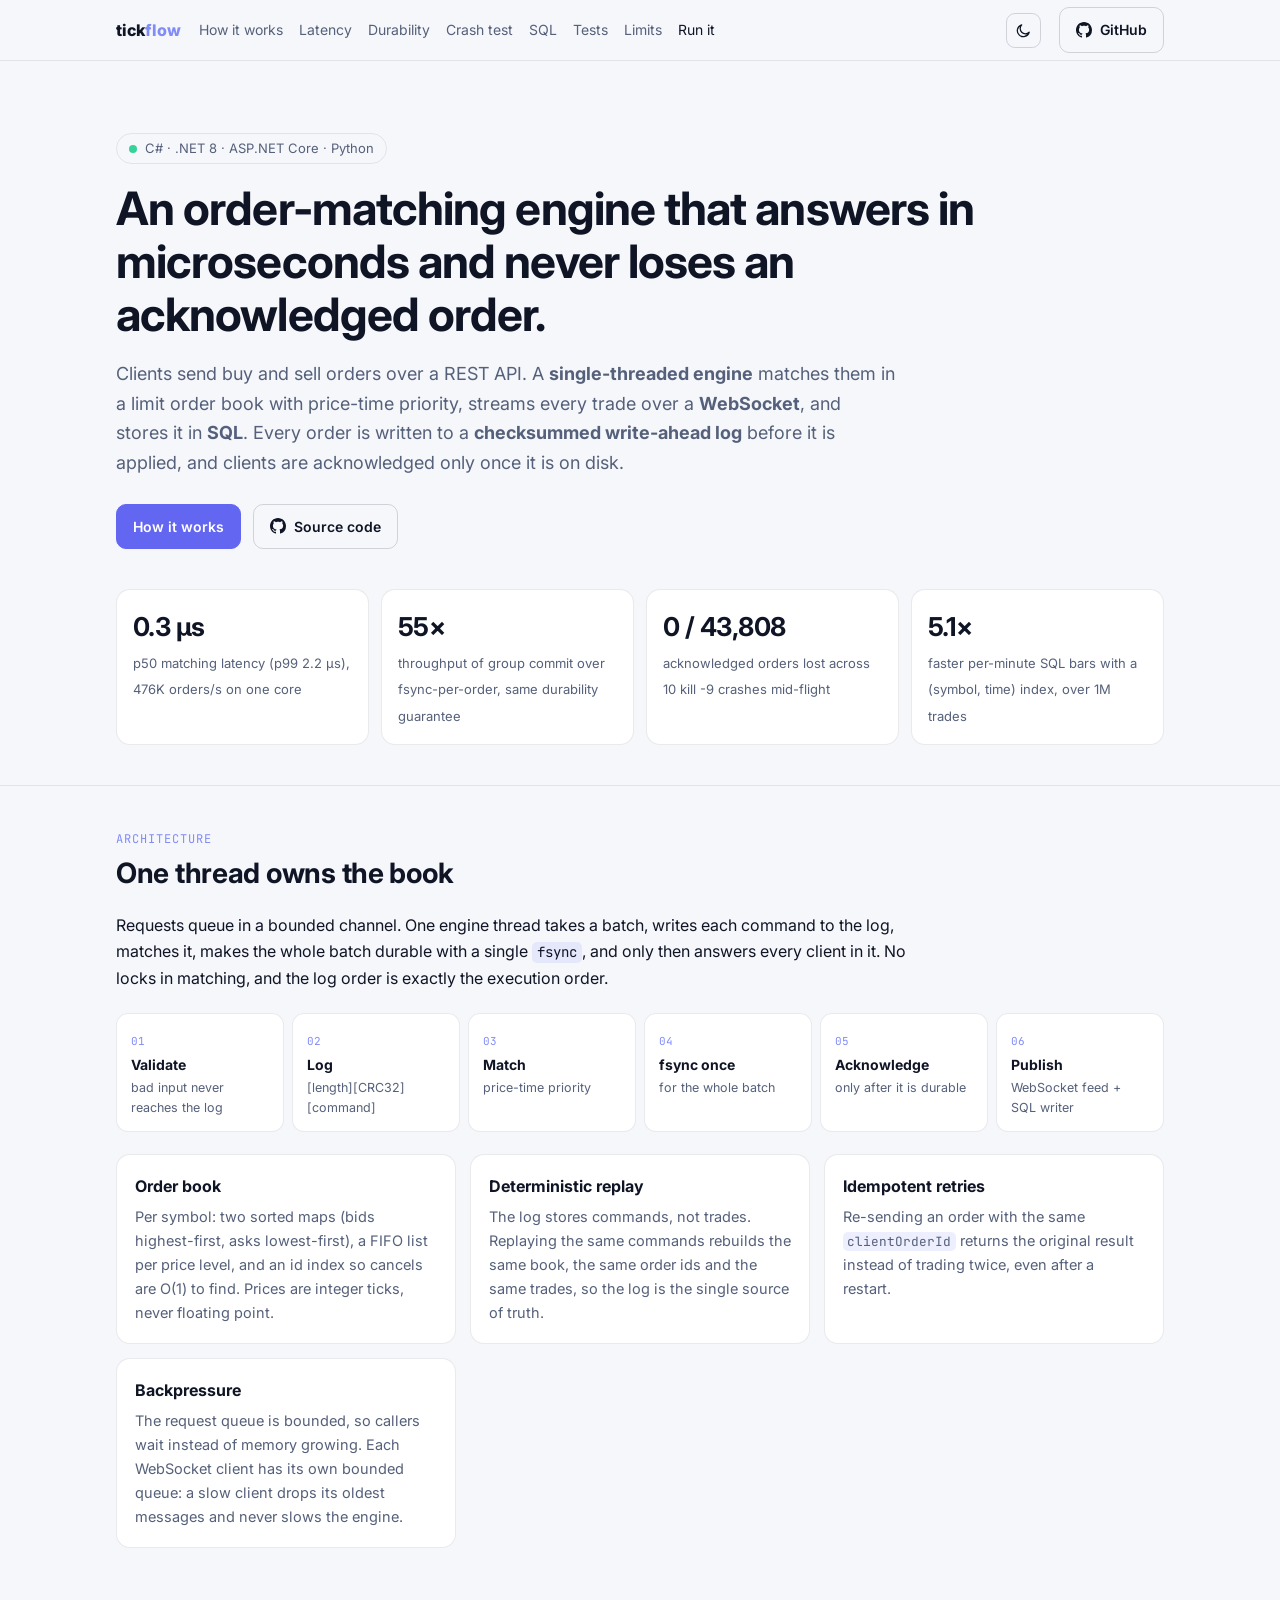
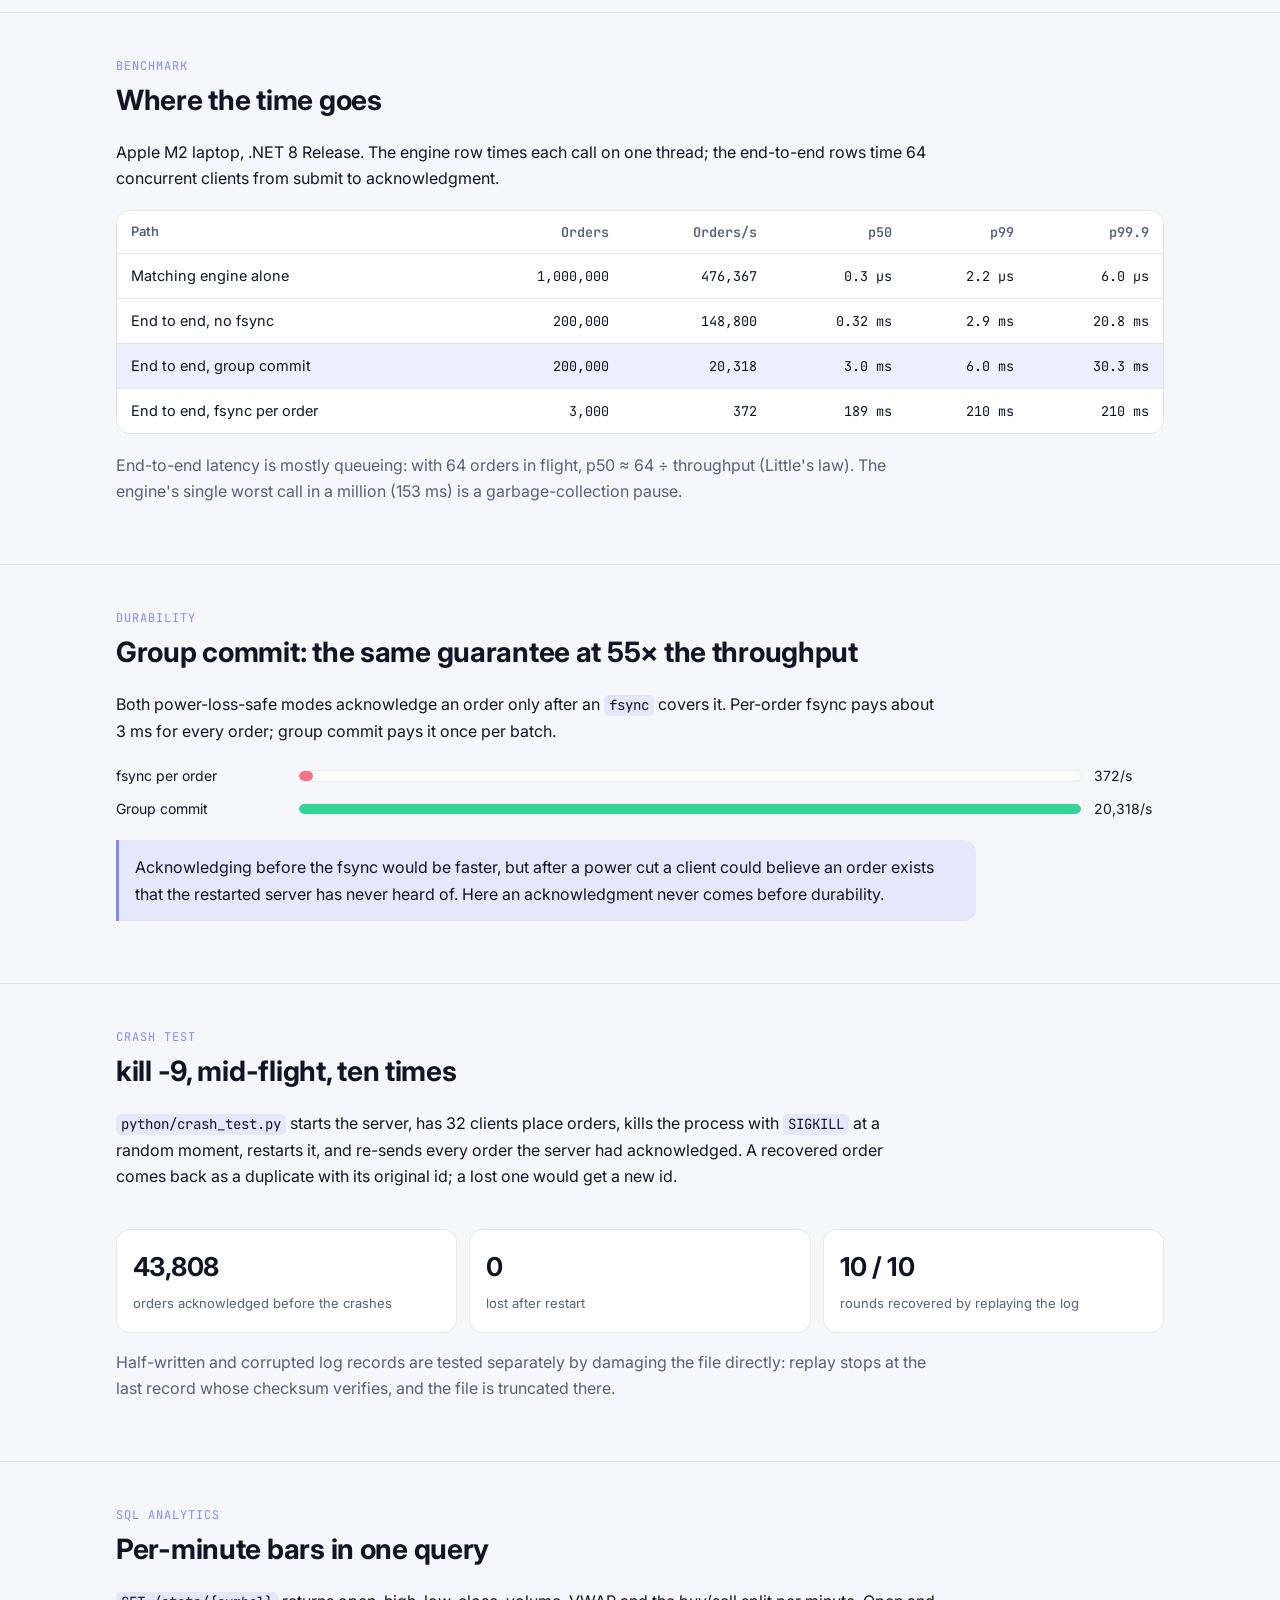
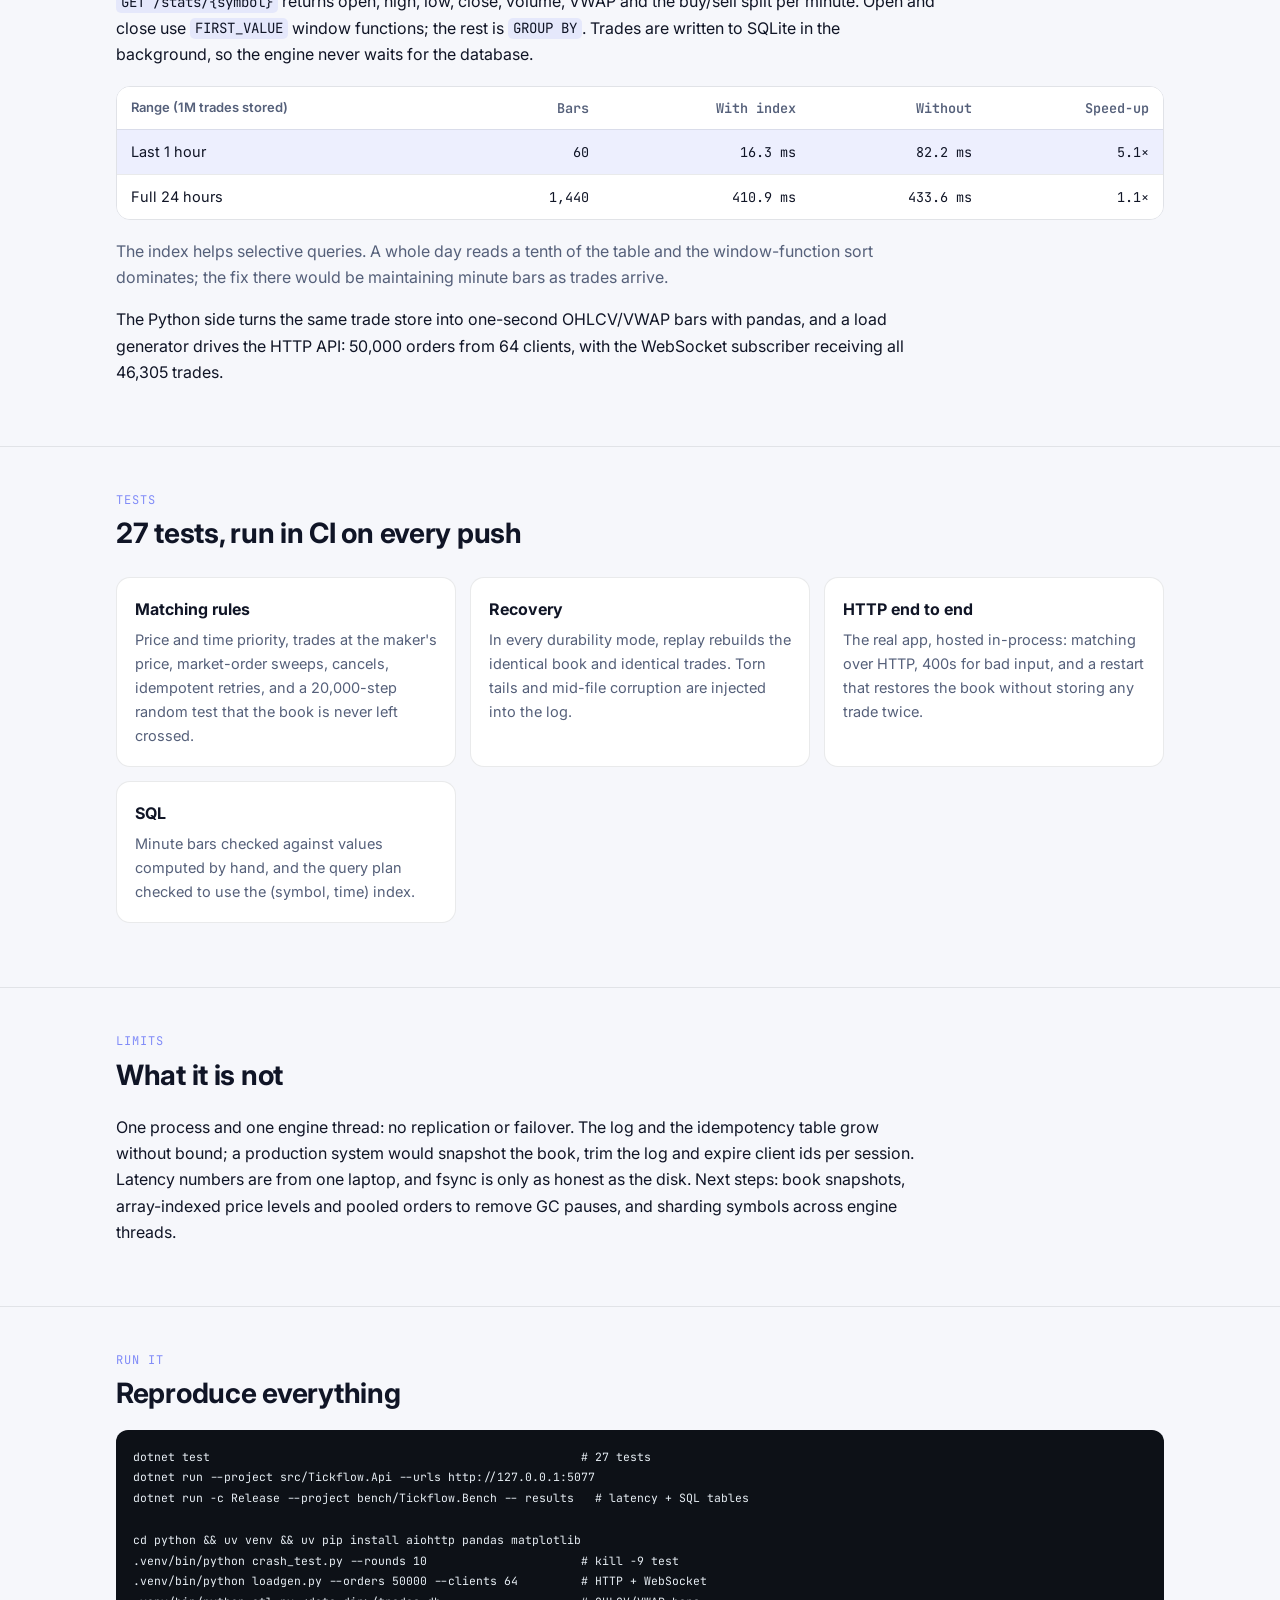
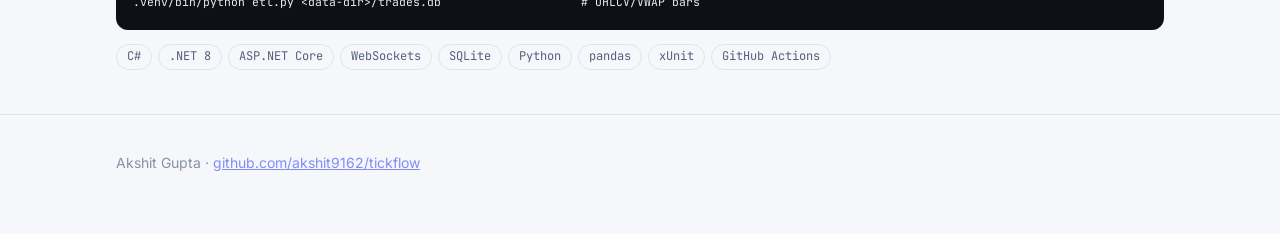
==== docs/index.html @ 56e2bd8f "SQL minute bars with window functions and a (symbol, time) index; query benchmark; project page" ====
<!DOCTYPE html>
<html lang="en"><head><meta charset="UTF-8"><meta name="viewport" content="width=device-width,initial-scale=1">
<title>tickflow</title><meta name="description" content="A low-latency C# order-matching engine with a write-ahead log, group commit, a REST and WebSocket API, SQL analytics and a kill -9 crash test.">
<link rel="icon" href="data:image/svg+xml,<svg xmlns=%22http://www.w3.org/2000/svg%22 viewBox=%220 0 100 100%22><rect width=%22100%22 height=%22100%22 rx=%2222%22 fill=%22%236366f1%22/><path d=%22M28 50 L46 68 L74 32%22 stroke=%22white%22 stroke-width=%229%22 fill=%22none%22 stroke-linecap=%22round%22 stroke-linejoin=%22round%22/></svg>">
<link rel="preconnect" href="https://fonts.googleapis.com"><link rel="preconnect" href="https://fonts.gstatic.com" crossorigin>
<link href="https://fonts.googleapis.com/css2?family=Inter:wght@400;600;800&family=JetBrains+Mono:wght@400;600&display=swap" rel="stylesheet">
<style>
:root{--font:'Inter',-apple-system,BlinkMacSystemFont,'Segoe UI',sans-serif;--mono:'JetBrains Mono',ui-monospace,Menlo,monospace;
--accent:#818cf8;--accent-strong:#6366f1;--accent-soft:rgba(129,140,248,.14);--good:#34d399;--good-soft:rgba(52,211,153,.14);
--bad:#fb7185;--bad-soft:rgba(251,113,133,.14);--warn:#fbbf24;--warn-soft:rgba(251,191,36,.14);--r:14px;--w:1080px}
:root,:root[data-theme="dark"]{--bg:#0a0d14;--bg2:#10141d;--card:#131826;--border:rgba(255,255,255,.09);--border2:rgba(255,255,255,.16);
--text:#eef1f6;--muted:#97a1b3;--faint:#626d80;--code:#0d1117;color-scheme:dark}
@media (prefers-color-scheme:light){:root:not([data-theme="dark"]){--bg:#f6f7fb;--bg2:#fff;--card:#fff;--border:rgba(15,23,42,.09);
--border2:rgba(15,23,42,.16);--text:#101526;--muted:#55607a;--faint:#8891a4;color-scheme:light}}
:root[data-theme="light"]{--bg:#f6f7fb;--bg2:#fff;--card:#fff;--border:rgba(15,23,42,.09);--border2:rgba(15,23,42,.16);
--text:#101526;--muted:#55607a;--faint:#8891a4;color-scheme:light}
*{box-sizing:border-box}html{scroll-behavior:smooth;scroll-padding-top:72px}
body{margin:0;background:var(--bg);color:var(--text);font-family:var(--font);line-height:1.65;font-size:16px;-webkit-font-smoothing:antialiased}
a{color:var(--accent)}code{font-family:var(--mono);font-size:.88em;background:var(--accent-soft);padding:.1em .35em;border-radius:5px}
.wrap{max-width:var(--w);margin:0 auto;padding:0 16px}
header{position:sticky;top:0;z-index:10;background:color-mix(in srgb,var(--bg) 82%,transparent);backdrop-filter:blur(12px);border-bottom:1px solid var(--border)}
nav{display:flex;align-items:center;gap:18px;height:60px}
.brand{font-weight:800;color:var(--text);text-decoration:none;white-space:nowrap}.brand em{color:var(--accent);font-style:normal}
.links{display:flex;gap:16px;overflow-x:auto;flex:1;scrollbar-width:none}.links::-webkit-scrollbar{display:none}
.links a{color:var(--muted);text-decoration:none;font-size:14px;white-space:nowrap}.links a:hover,.links a.on{color:var(--text)}
.btn{display:inline-flex;align-items:center;gap:8px;border-radius:10px;padding:10px 16px;font-weight:600;font-size:14px;text-decoration:none;border:1px solid var(--border2);color:var(--text);background:transparent;cursor:pointer}
.btn.primary{background:var(--accent-strong);border-color:var(--accent-strong);color:#fff}
.icon{padding:8px;border-radius:9px}
.hero{padding:72px 0 40px}.eyebrow{display:inline-flex;gap:8px;align-items:center;font-size:13px;color:var(--muted);border:1px solid var(--border);border-radius:99px;padding:4px 12px}
.dot{width:8px;height:8px;border-radius:50%;background:var(--good)}
h1{font-size:clamp(28px,5vw,46px);line-height:1.15;letter-spacing:-.02em;margin:18px 0 16px;max-width:900px}
.lede{color:var(--muted);font-size:18px;max-width:780px}.actions{display:flex;gap:12px;flex-wrap:wrap;margin-top:26px}
.stats{display:grid;grid-template-columns:repeat(auto-fit,minmax(170px,1fr));gap:12px;margin-top:40px}
.stat{background:var(--card);border:1px solid var(--border);border-radius:var(--r);padding:16px}
.stat b{display:block;font-size:26px;letter-spacing:-.02em}.stat span{color:var(--muted);font-size:13px}
section{padding:44px 0;border-top:1px solid var(--border)}h2{font-size:28px;letter-spacing:-.01em;margin:0 0 6px}
.kicker{font-family:var(--mono);font-size:12px;color:var(--accent);text-transform:uppercase;letter-spacing:.08em}
p{max-width:820px}.muted{color:var(--muted)}
.grid{display:grid;grid-template-columns:repeat(auto-fit,minmax(260px,1fr));gap:14px;margin:20px 0}
.card{background:var(--card);border:1px solid var(--border);border-radius:var(--r);padding:18px}.card h3{margin:0 0 6px;font-size:16px}.card p{margin:0;color:var(--muted);font-size:14.5px}
.flow{display:flex;flex-wrap:wrap;align-items:stretch;gap:8px;margin:22px 0}
.step{flex:1 1 118px;background:var(--card);border:1px solid var(--border);border-radius:12px;padding:12px 14px;position:relative}
.step b{display:block;font-size:14px}.step small{color:var(--muted);font-size:12.5px;display:block;margin-top:2px}
.step .n{font-family:var(--mono);font-size:11px;color:var(--accent)}
.tbl{overflow-x:auto;margin:18px 0;border:1px solid var(--border);border-radius:var(--r)}
table{border-collapse:collapse;width:100%;font-size:14.5px;background:var(--card)}
th,td{text-align:left;padding:10px 14px;border-bottom:1px solid var(--border)}th{color:var(--muted);font-weight:600;font-size:13px;background:var(--bg2)}
tr:last-child td{border-bottom:0}td.num,th.num{text-align:right;font-variant-numeric:tabular-nums;font-family:var(--mono);font-size:13.5px}
tr.hl td{background:var(--accent-soft)}
.bars{margin:20px 0;display:grid;gap:10px}.bar{display:grid;grid-template-columns:170px 1fr 70px;gap:12px;align-items:center;font-size:14px}
.track{height:12px;background:var(--bg2);border:1px solid var(--border);border-radius:99px;position:relative;overflow:hidden}
.fill{position:absolute;top:0;bottom:0;border-radius:99px;background:var(--accent)}.fill.good{background:var(--good)}.fill.bad{background:var(--bad)}
.zero{position:absolute;top:-3px;bottom:-3px;width:1px;background:var(--faint)}
.callout{border-left:3px solid var(--accent);background:var(--accent-soft);padding:14px 16px;border-radius:0 12px 12px 0;margin:18px 0;max-width:860px}
.callout.warn{border-color:var(--warn);background:var(--warn-soft)}.callout.good{border-color:var(--good);background:var(--good-soft)}
pre{background:var(--code);color:#e6edf3;border-radius:12px;padding:16px;overflow-x:auto;font-family:var(--mono);font-size:13px;line-height:1.6;border:1px solid var(--border)}
pre code{background:none;padding:0;color:inherit}
.tags{display:flex;flex-wrap:wrap;gap:6px;margin-top:14px}.tag{font-size:12px;font-family:var(--mono);border:1px solid var(--border);border-radius:99px;padding:2px 10px;color:var(--muted)}
footer{padding:36px 0 60px;color:var(--faint);font-size:14px;border-top:1px solid var(--border)}
@media (max-width:640px){.bar{grid-template-columns:1fr;gap:4px}.hero{padding-top:44px}.gh-label{display:none}}
</style></head><body>
<header><div class="wrap"><nav><a class="brand" href="#top">tick<em>flow</em></a><div class="links"><a href="#how">How it works</a><a href="#latency">Latency</a><a href="#durability">Durability</a><a href="#crash">Crash test</a><a href="#sql">SQL</a><a href="#tests">Tests</a><a href="#limits">Limits</a><a href="#run">Run it</a></div>
<button class="btn icon" id="theme" aria-label="Toggle colour theme"><svg viewBox="0 0 24 24" width="17" height="17" aria-hidden="true"><path d="M20 14.5A8.5 8.5 0 1 1 9.5 4a7 7 0 0 0 10.5 10.5Z" stroke="currentColor" stroke-width="1.8" fill="none" stroke-linejoin="round"/></svg></button>
<a class="btn" href="https://github.com/akshit9162/tickflow" target="_blank" rel="noopener"><svg viewBox="0 0 16 16" width="16" height="16" fill="currentColor" aria-hidden="true"><path d="M8 0C3.58 0 0 3.58 0 8c0 3.54 2.29 6.53 5.47 7.59.4.07.55-.17.55-.38 0-.19-.01-.82-.01-1.49-2.01.37-2.53-.49-2.69-.94-.09-.23-.48-.94-.82-1.13-.28-.15-.68-.52-.01-.53.63-.01 1.08.58 1.23.82.72 1.21 1.87.87 2.33.66.07-.52.28-.87.51-1.07-1.78-.2-3.64-.89-3.64-3.95 0-.87.31-1.59.82-2.15-.08-.2-.36-1.02.08-2.12 0 0 .67-.21 2.2.82.64-.18 1.32-.27 2-.27.68 0 1.36.09 2 .27 1.53-1.04 2.2-.82 2.2-.82.44 1.1.16 1.92.08 2.12.51.56.82 1.27.82 2.15 0 3.07-1.87 3.75-3.65 3.95.29.25.54.73.54 1.48 0 1.07-.01 1.93-.01 2.2 0 .21.15.46.55.38A8.01 8.01 0 0 0 16 8c0-4.42-3.58-8-8-8Z"/></svg><span class="gh-label">GitHub</span></a></nav></div></header>
<main id="top"><div class="hero"><div class="wrap"><span class="eyebrow"><span class="dot"></span>C# · .NET 8 · ASP.NET Core · Python</span>
<h1>An order-matching engine that answers in microseconds and never loses an acknowledged order.</h1>
<p class="lede">Clients send buy and sell orders over a REST API. A <strong>single-threaded engine</strong> matches them in a limit order book with price-time priority, streams every trade over a <strong>WebSocket</strong>, and stores it in <strong>SQL</strong>. Every order is written to a <strong>checksummed write-ahead log</strong> before it is applied, and clients are acknowledged only once it is on disk.</p>
<div class="actions"><a class="btn primary" href="#how">How it works</a><a class="btn" href="https://github.com/akshit9162/tickflow" target="_blank" rel="noopener"><svg viewBox="0 0 16 16" width="16" height="16" fill="currentColor" aria-hidden="true"><path d="M8 0C3.58 0 0 3.58 0 8c0 3.54 2.29 6.53 5.47 7.59.4.07.55-.17.55-.38 0-.19-.01-.82-.01-1.49-2.01.37-2.53-.49-2.69-.94-.09-.23-.48-.94-.82-1.13-.28-.15-.68-.52-.01-.53.63-.01 1.08.58 1.23.82.72 1.21 1.87.87 2.33.66.07-.52.28-.87.51-1.07-1.78-.2-3.64-.89-3.64-3.95 0-.87.31-1.59.82-2.15-.08-.2-.36-1.02.08-2.12 0 0 .67-.21 2.2.82.64-.18 1.32-.27 2-.27.68 0 1.36.09 2 .27 1.53-1.04 2.2-.82 2.2-.82.44 1.1.16 1.92.08 2.12.51.56.82 1.27.82 2.15 0 3.07-1.87 3.75-3.65 3.95.29.25.54.73.54 1.48 0 1.07-.01 1.93-.01 2.2 0 .21.15.46.55.38A8.01 8.01 0 0 0 16 8c0-4.42-3.58-8-8-8Z"/></svg>Source code</a></div>
<div class="stats">
<div class="stat"><b>0.3 µs</b><span>p50 matching latency (p99 2.2 µs), 476K orders/s on one core</span></div>
<div class="stat"><b>55×</b><span>throughput of group commit over fsync-per-order, same durability guarantee</span></div>
<div class="stat"><b>0 / 43,808</b><span>acknowledged orders lost across 10 kill -9 crashes mid-flight</span></div>
<div class="stat"><b>5.1×</b><span>faster per-minute SQL bars with a (symbol, time) index, over 1M trades</span></div>
</div></div></div>

<section id="how"><div class="wrap"><div class="kicker">Architecture</div><h2>One thread owns the book</h2>
<p>Requests queue in a bounded channel. One engine thread takes a batch, writes each command to the log, matches it, makes the whole batch durable with a single <code>fsync</code>, and only then answers every client in it. No locks in matching, and the log order is exactly the execution order.</p>
<div class="flow"><div class="step"><span class="n">01</span><b>Validate</b><small>bad input never reaches the log</small></div><div class="step"><span class="n">02</span><b>Log</b><small>[length][CRC32][command]</small></div><div class="step"><span class="n">03</span><b>Match</b><small>price-time priority</small></div><div class="step"><span class="n">04</span><b>fsync once</b><small>for the whole batch</small></div><div class="step"><span class="n">05</span><b>Acknowledge</b><small>only after it is durable</small></div><div class="step"><span class="n">06</span><b>Publish</b><small>WebSocket feed + SQL writer</small></div></div>
<div class="grid">
<div class="card"><h3>Order book</h3><p>Per symbol: two sorted maps (bids highest-first, asks lowest-first), a FIFO list per price level, and an id index so cancels are O(1) to find. Prices are integer ticks, never floating point.</p></div>
<div class="card"><h3>Deterministic replay</h3><p>The log stores commands, not trades. Replaying the same commands rebuilds the same book, the same order ids and the same trades, so the log is the single source of truth.</p></div>
<div class="card"><h3>Idempotent retries</h3><p>Re-sending an order with the same <code>clientOrderId</code> returns the original result instead of trading twice, even after a restart.</p></div>
<div class="card"><h3>Backpressure</h3><p>The request queue is bounded, so callers wait instead of memory growing. Each WebSocket client has its own bounded queue: a slow client drops its oldest messages and never slows the engine.</p></div>
</div></div></section>

<section id="latency"><div class="wrap"><div class="kicker">Benchmark</div><h2>Where the time goes</h2>
<p>Apple M2 laptop, .NET 8 Release. The engine row times each call on one thread; the end-to-end rows time 64 concurrent clients from submit to acknowledgment.</p>
<div class="tbl"><table><thead><tr><th>Path</th><th class="num">Orders</th><th class="num">Orders/s</th><th class="num">p50</th><th class="num">p99</th><th class="num">p99.9</th></tr></thead><tbody>
<tr><td>Matching engine alone</td><td class="num">1,000,000</td><td class="num">476,367</td><td class="num">0.3 µs</td><td class="num">2.2 µs</td><td class="num">6.0 µs</td></tr>
<tr><td>End to end, no fsync</td><td class="num">200,000</td><td class="num">148,800</td><td class="num">0.32 ms</td><td class="num">2.9 ms</td><td class="num">20.8 ms</td></tr>
<tr class="hl"><td>End to end, group commit</td><td class="num">200,000</td><td class="num">20,318</td><td class="num">3.0 ms</td><td class="num">6.0 ms</td><td class="num">30.3 ms</td></tr>
<tr><td>End to end, fsync per order</td><td class="num">3,000</td><td class="num">372</td><td class="num">189 ms</td><td class="num">210 ms</td><td class="num">210 ms</td></tr>
</tbody></table></div>
<p class="muted">End-to-end latency is mostly queueing: with 64 orders in flight, p50 ≈ 64 ÷ throughput (Little's law). The engine's single worst call in a million (153 ms) is a garbage-collection pause.</p>
</div></section>

<section id="durability"><div class="wrap"><div class="kicker">Durability</div><h2>Group commit: the same guarantee at 55× the throughput</h2>
<p>Both power-loss-safe modes acknowledge an order only after an <code>fsync</code> covers it. Per-order fsync pays about 3 ms for every order; group commit pays it once per batch.</p>
<div class="bars">
<div class="bar"><span>fsync per order</span><div class="track"><div class="fill bad" style="width:1.8%"></div></div><span>372/s</span></div>
<div class="bar"><span>Group commit</span><div class="track"><div class="fill good" style="width:100%"></div></div><span>20,318/s</span></div>
</div>
<div class="callout">Acknowledging before the fsync would be faster, but after a power cut a client could believe an order exists that the restarted server has never heard of. Here an acknowledgment never comes before durability.</div>
</div></section>

<section id="crash"><div class="wrap"><div class="kicker">Crash test</div><h2>kill -9, mid-flight, ten times</h2>
<p><code>python/crash_test.py</code> starts the server, has 32 clients place orders, kills the process with <code>SIGKILL</code> at a random moment, restarts it, and re-sends every order the server had acknowledged. A recovered order comes back as a duplicate with its original id; a lost one would get a new id.</p>
<div class="stats"><div class="stat"><b>43,808</b><span>orders acknowledged before the crashes</span></div><div class="stat"><b>0</b><span>lost after restart</span></div><div class="stat"><b>10 / 10</b><span>rounds recovered by replaying the log</span></div></div>
<p class="muted">Half-written and corrupted log records are tested separately by damaging the file directly: replay stops at the last record whose checksum verifies, and the file is truncated there.</p>
</div></section>

<section id="sql"><div class="wrap"><div class="kicker">SQL analytics</div><h2>Per-minute bars in one query</h2>
<p><code>GET /stats/{symbol}</code> returns open, high, low, close, volume, VWAP and the buy/sell split per minute. Open and close use <code>FIRST_VALUE</code> window functions; the rest is <code>GROUP BY</code>. Trades are written to SQLite in the background, so the engine never waits for the database.</p>
<div class="tbl"><table><thead><tr><th>Range (1M trades stored)</th><th class="num">Bars</th><th class="num">With index</th><th class="num">Without</th><th class="num">Speed-up</th></tr></thead><tbody>
<tr class="hl"><td>Last 1 hour</td><td class="num">60</td><td class="num">16.3 ms</td><td class="num">82.2 ms</td><td class="num">5.1×</td></tr>
<tr><td>Full 24 hours</td><td class="num">1,440</td><td class="num">410.9 ms</td><td class="num">433.6 ms</td><td class="num">1.1×</td></tr>
</tbody></table></div>
<p class="muted">The index helps selective queries. A whole day reads a tenth of the table and the window-function sort dominates; the fix there would be maintaining minute bars as trades arrive.</p>
<p>The Python side turns the same trade store into one-second OHLCV/VWAP bars with pandas, and a load generator drives the HTTP API: 50,000 orders from 64 clients, with the WebSocket subscriber receiving all 46,305 trades.</p>
</div></section>

<section id="tests"><div class="wrap"><div class="kicker">Tests</div><h2>27 tests, run in CI on every push</h2>
<div class="grid">
<div class="card"><h3>Matching rules</h3><p>Price and time priority, trades at the maker's price, market-order sweeps, cancels, idempotent retries, and a 20,000-step random test that the book is never left crossed.</p></div>
<div class="card"><h3>Recovery</h3><p>In every durability mode, replay rebuilds the identical book and identical trades. Torn tails and mid-file corruption are injected into the log.</p></div>
<div class="card"><h3>HTTP end to end</h3><p>The real app, hosted in-process: matching over HTTP, 400s for bad input, and a restart that restores the book without storing any trade twice.</p></div>
<div class="card"><h3>SQL</h3><p>Minute bars checked against values computed by hand, and the query plan checked to use the (symbol, time) index.</p></div>
</div></div></section>

<section id="limits"><div class="wrap"><div class="kicker">Limits</div><h2>What it is not</h2>
<p>One process and one engine thread: no replication or failover. The log and the idempotency table grow without bound; a production system would snapshot the book, trim the log and expire client ids per session. Latency numbers are from one laptop, and fsync is only as honest as the disk. Next steps: book snapshots, array-indexed price levels and pooled orders to remove GC pauses, and sharding symbols across engine threads.</p>
</div></section>

<section id="run"><div class="wrap"><div class="kicker">Run it</div><h2>Reproduce everything</h2>
<pre><code>dotnet test                                                     # 27 tests
dotnet run --project src/Tickflow.Api --urls http://127.0.0.1:5077
dotnet run -c Release --project bench/Tickflow.Bench -- results   # latency + SQL tables

cd python &amp;&amp; uv venv &amp;&amp; uv pip install aiohttp pandas matplotlib
.venv/bin/python crash_test.py --rounds 10                      # kill -9 test
.venv/bin/python loadgen.py --orders 50000 --clients 64         # HTTP + WebSocket
.venv/bin/python etl.py &lt;data-dir&gt;/trades.db                    # OHLCV/VWAP bars</code></pre>
<div class="tags"><span class="tag">C#</span><span class="tag">.NET 8</span><span class="tag">ASP.NET Core</span><span class="tag">WebSockets</span><span class="tag">SQLite</span><span class="tag">Python</span><span class="tag">pandas</span><span class="tag">xUnit</span><span class="tag">GitHub Actions</span></div>
</div></section>
</main>
<footer><div class="wrap">Akshit Gupta · <a href="https://github.com/akshit9162/tickflow">github.com/akshit9162/tickflow</a></div></footer>
<script>
(function(){var r=document.documentElement,K='site-theme';try{var s=localStorage.getItem(K);if(s)r.setAttribute('data-theme',s)}catch(e){}
var b=document.getElementById('theme');b&&b.addEventListener('click',function(){var c=r.getAttribute('data-theme');
var d=c?c==='dark':matchMedia('(prefers-color-scheme: dark)').matches;var n=d?'light':'dark';r.setAttribute('data-theme',n);
try{localStorage.setItem(K,n)}catch(e){}});
var links=[].slice.call(document.querySelectorAll('.links a'));if('IntersectionObserver'in window){var io=new IntersectionObserver(function(es){
es.forEach(function(e){if(e.isIntersecting){links.forEach(function(a){a.classList.toggle('on',a.getAttribute('href')==='#'+e.target.id)})}})},{rootMargin:'-40% 0px -55% 0px'});
document.querySelectorAll('section[id]').forEach(function(s){io.observe(s)})}})();
</script></body></html>
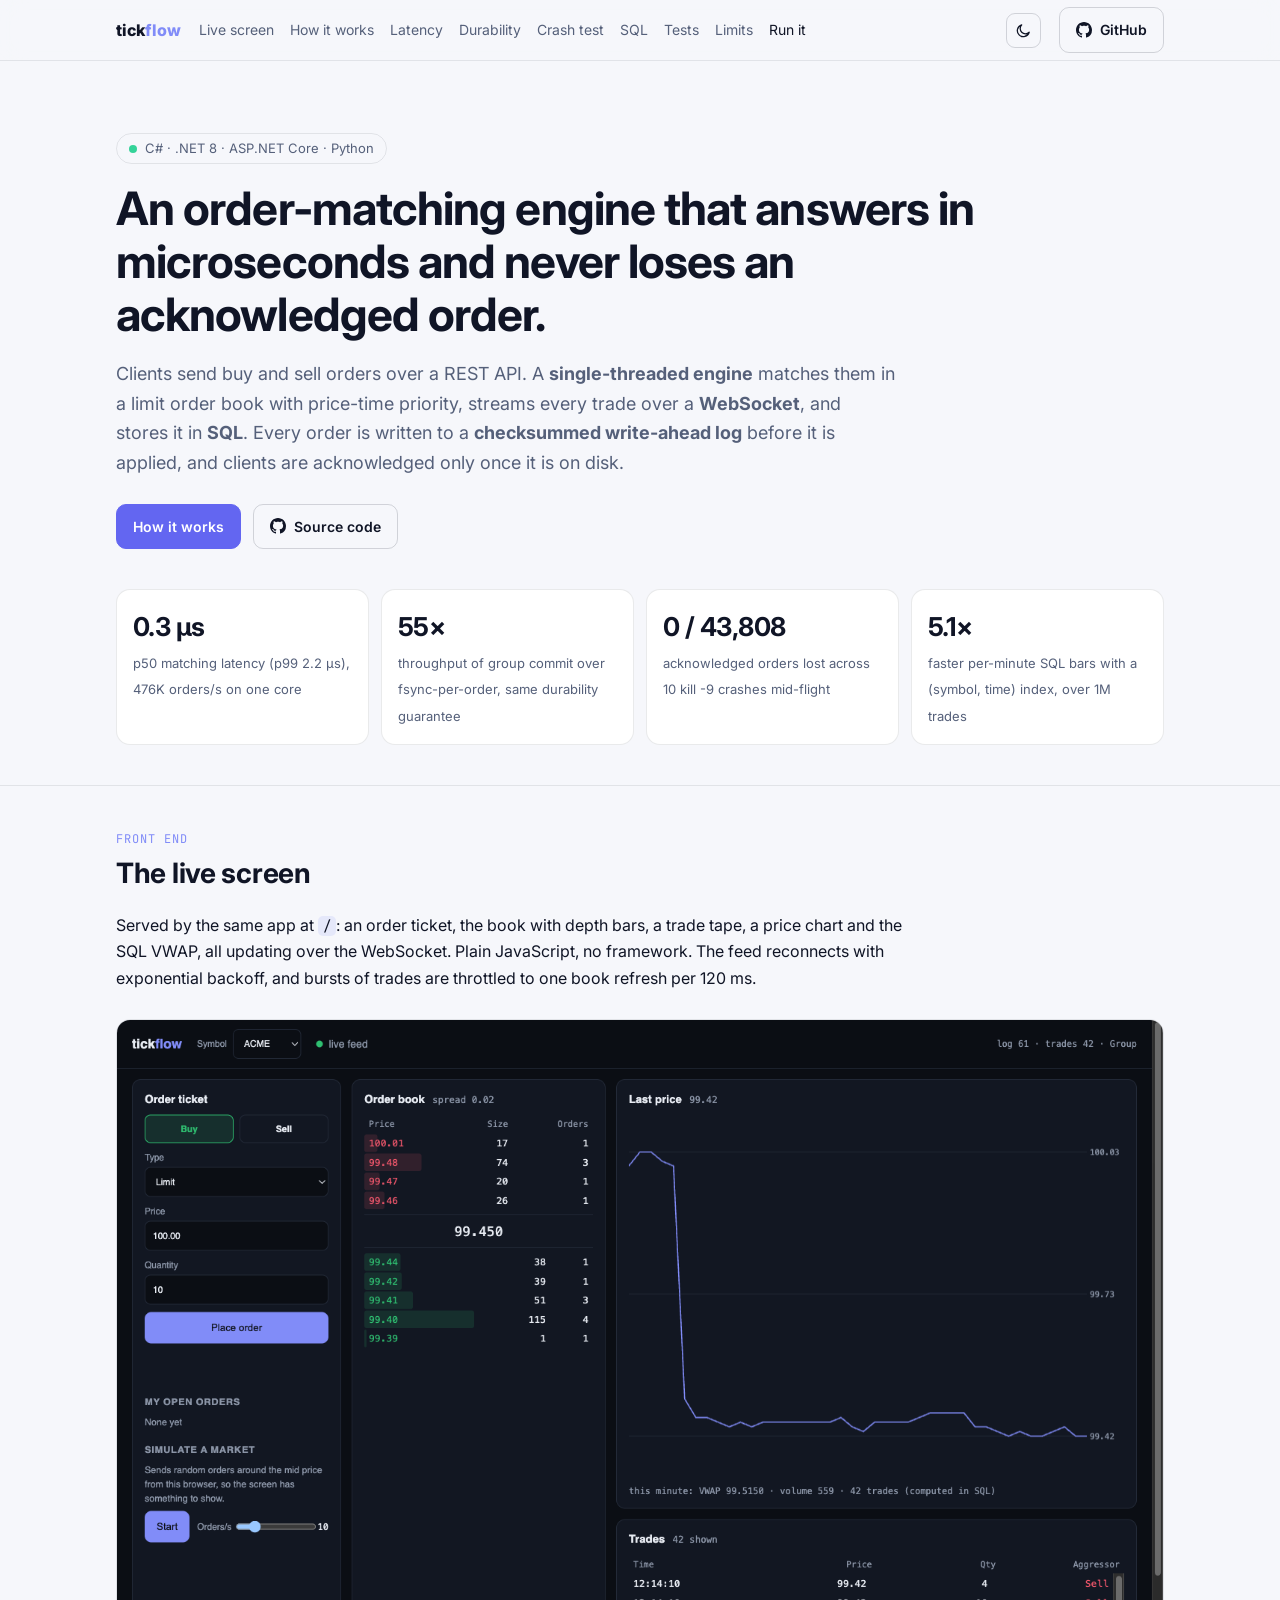
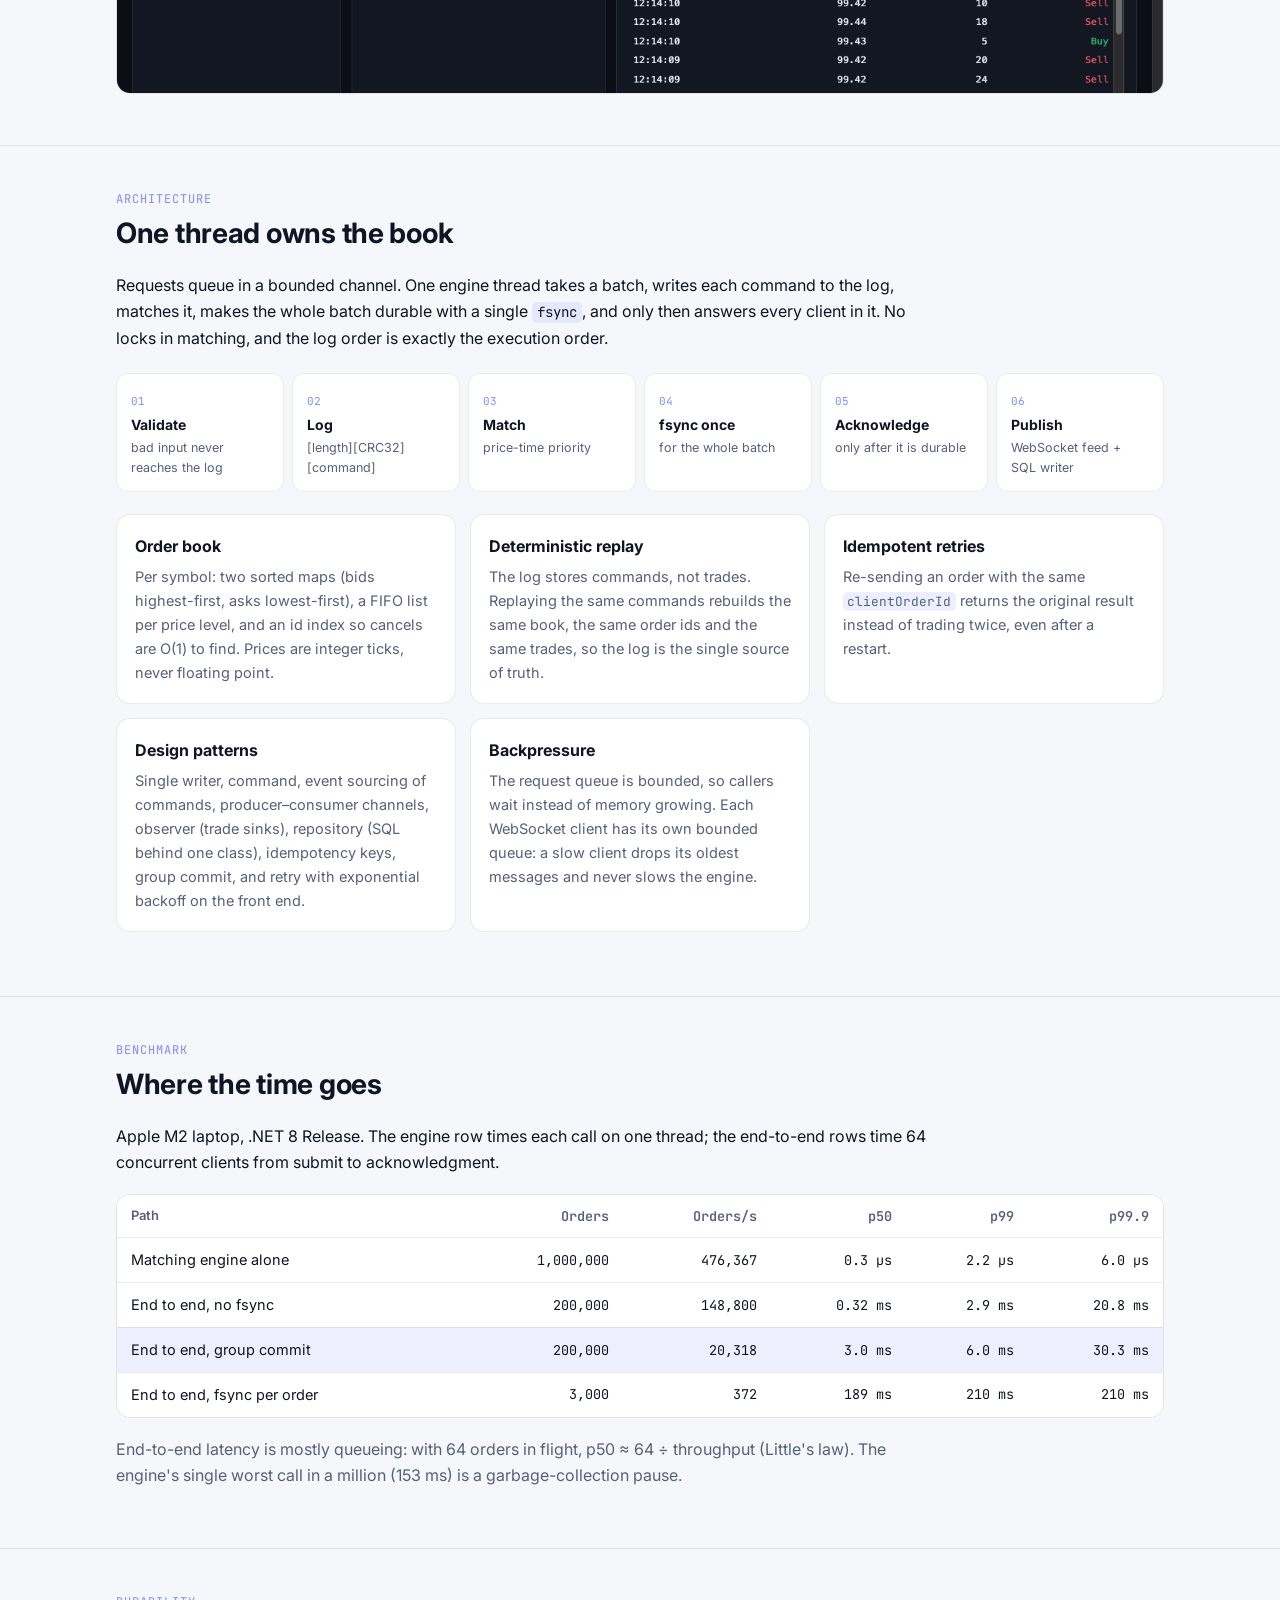
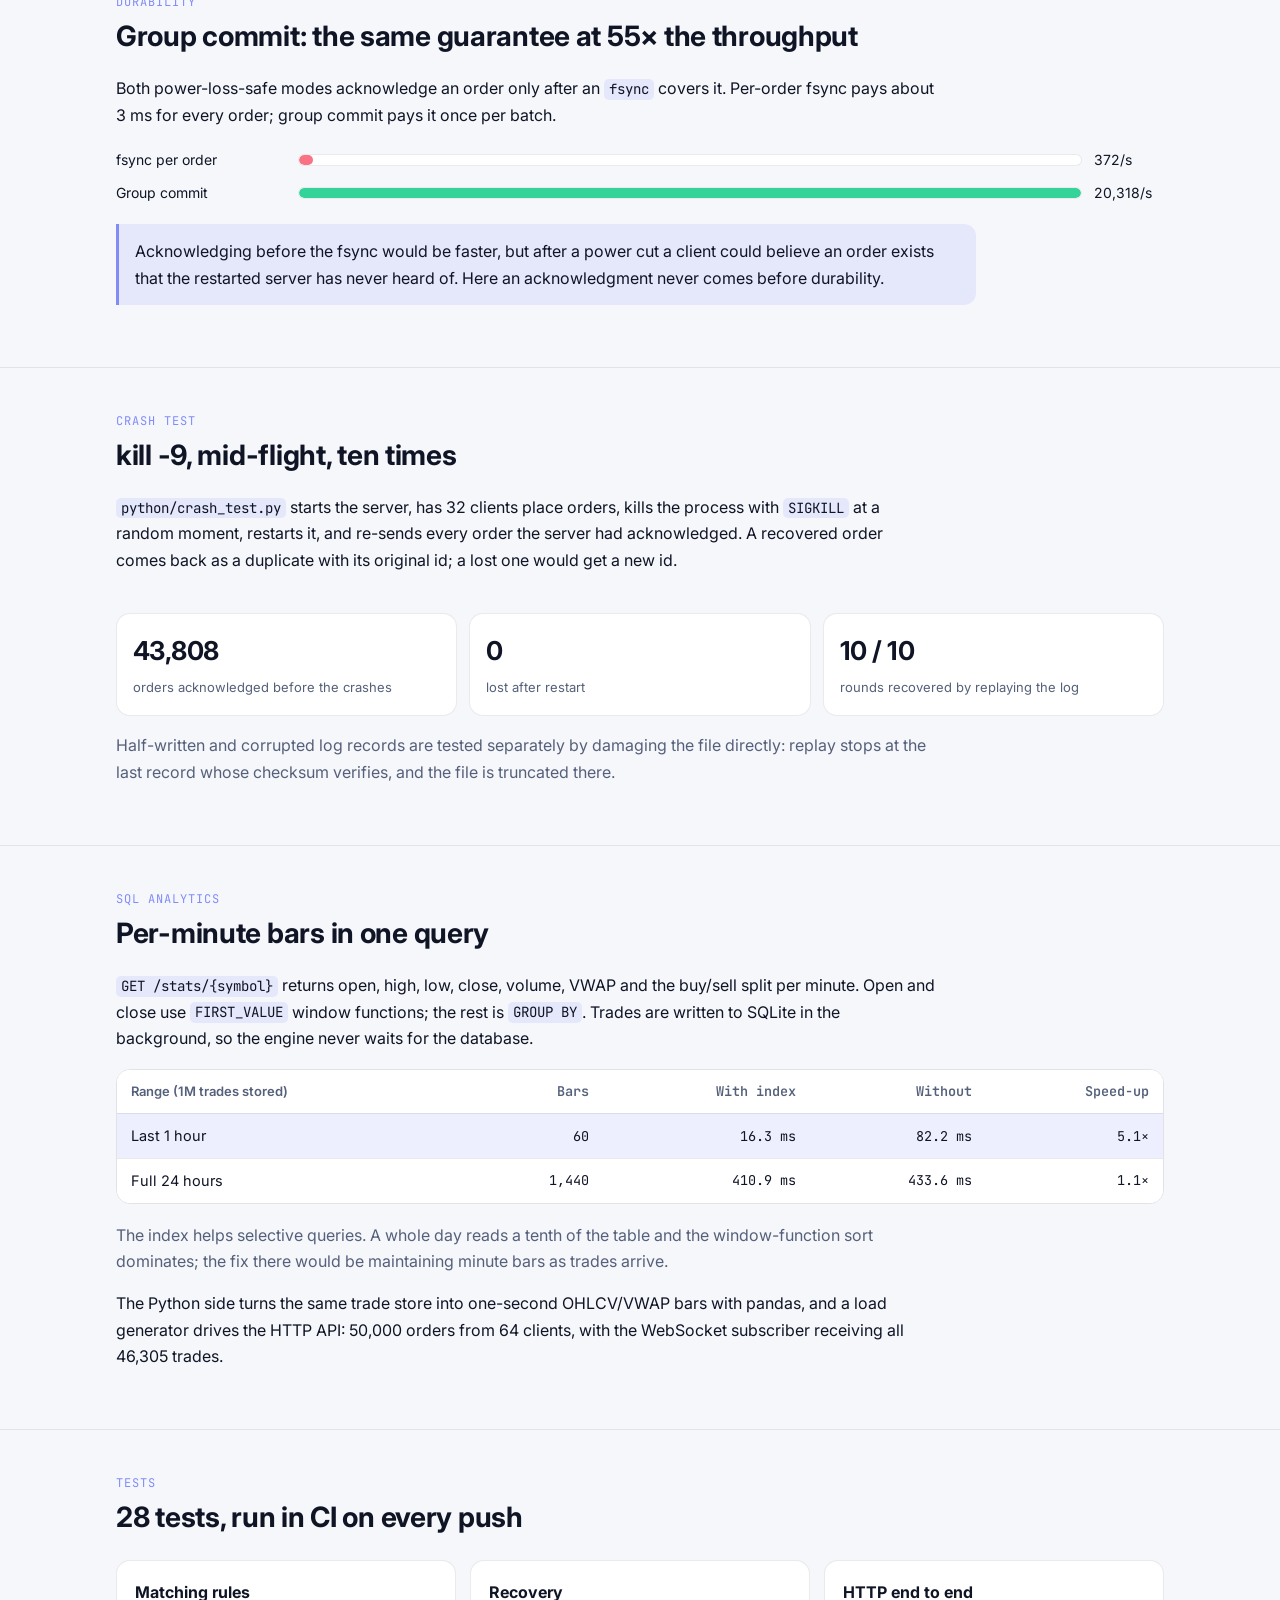
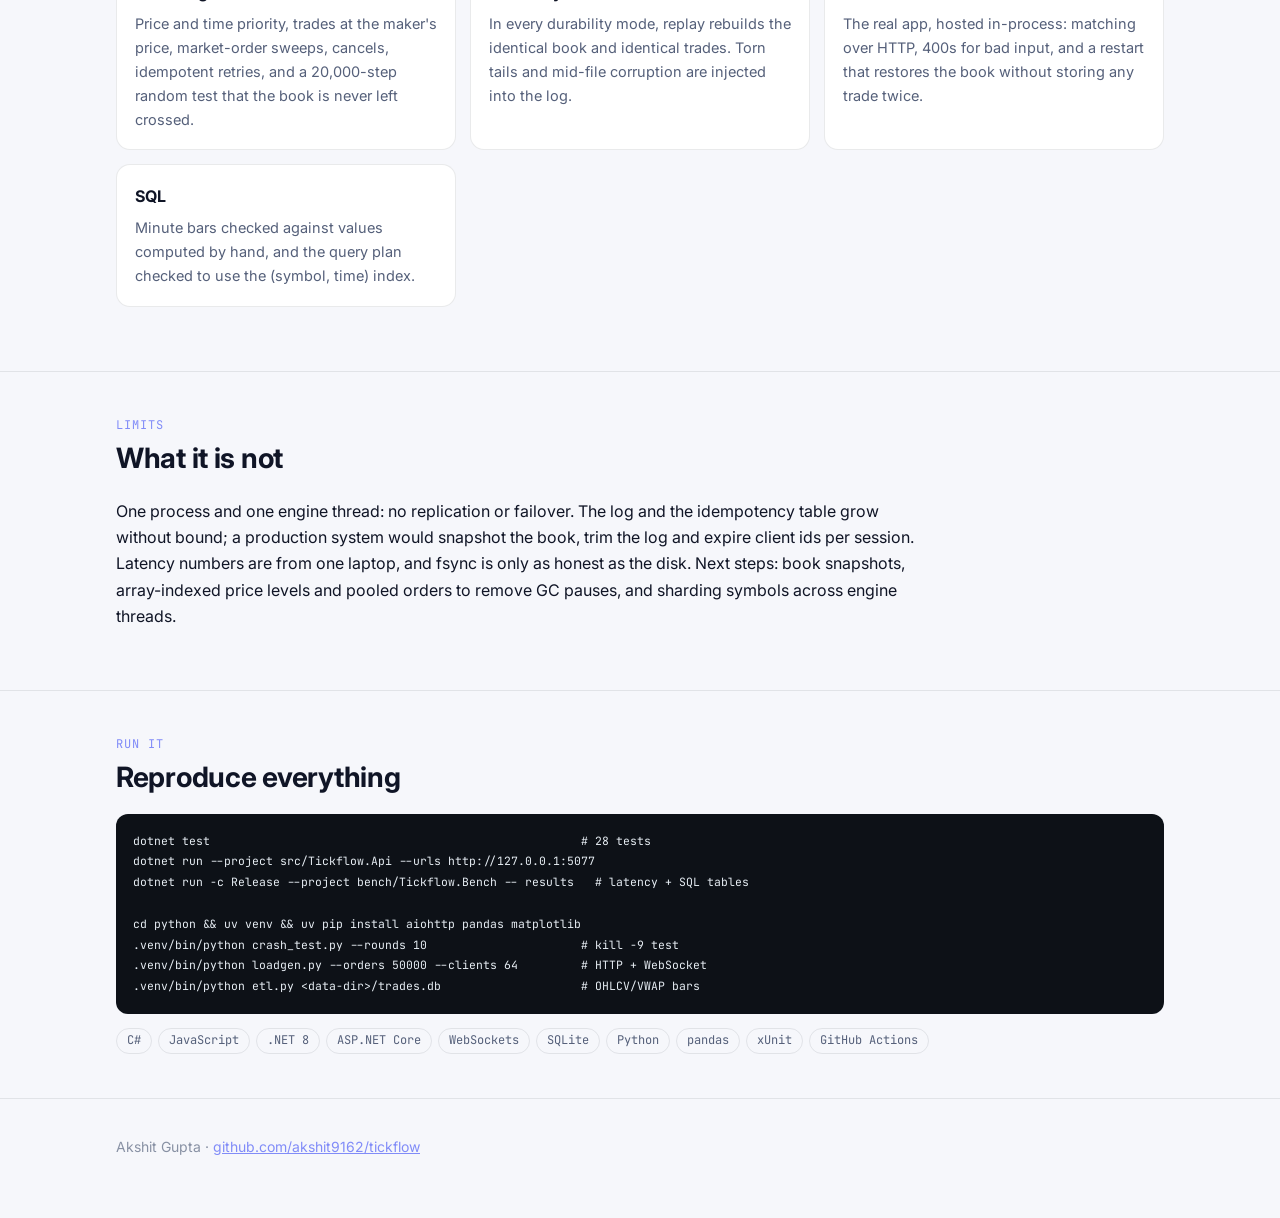
==== commit c682fba9: "Live trading screen (JavaScript over the WebSocket feed); design patterns documented; screenshot on " ====
--- a/docs/index.html
+++ b/docs/index.html
@@ -59,7 +59,7 @@
 footer{padding:36px 0 60px;color:var(--faint);font-size:14px;border-top:1px solid var(--border)}
 @media (max-width:640px){.bar{grid-template-columns:1fr;gap:4px}.hero{padding-top:44px}.gh-label{display:none}}
 </style></head><body>
-<header><div class="wrap"><nav><a class="brand" href="#top">tick<em>flow</em></a><div class="links"><a href="#how">How it works</a><a href="#latency">Latency</a><a href="#durability">Durability</a><a href="#crash">Crash test</a><a href="#sql">SQL</a><a href="#tests">Tests</a><a href="#limits">Limits</a><a href="#run">Run it</a></div>
+<header><div class="wrap"><nav><a class="brand" href="#top">tick<em>flow</em></a><div class="links"><a href="#screen">Live screen</a><a href="#how">How it works</a><a href="#latency">Latency</a><a href="#durability">Durability</a><a href="#crash">Crash test</a><a href="#sql">SQL</a><a href="#tests">Tests</a><a href="#limits">Limits</a><a href="#run">Run it</a></div>
 <button class="btn icon" id="theme" aria-label="Toggle colour theme"><svg viewBox="0 0 24 24" width="17" height="17" aria-hidden="true"><path d="M20 14.5A8.5 8.5 0 1 1 9.5 4a7 7 0 0 0 10.5 10.5Z" stroke="currentColor" stroke-width="1.8" fill="none" stroke-linejoin="round"/></svg></button>
 <a class="btn" href="https://github.com/akshit9162/tickflow" target="_blank" rel="noopener"><svg viewBox="0 0 16 16" width="16" height="16" fill="currentColor" aria-hidden="true"><path d="M8 0C3.58 0 0 3.58 0 8c0 3.54 2.29 6.53 5.47 7.59.4.07.55-.17.55-.38 0-.19-.01-.82-.01-1.49-2.01.37-2.53-.49-2.69-.94-.09-.23-.48-.94-.82-1.13-.28-.15-.68-.52-.01-.53.63-.01 1.08.58 1.23.82.72 1.21 1.87.87 2.33.66.07-.52.28-.87.51-1.07-1.78-.2-3.64-.89-3.64-3.95 0-.87.31-1.59.82-2.15-.08-.2-.36-1.02.08-2.12 0 0 .67-.21 2.2.82.64-.18 1.32-.27 2-.27.68 0 1.36.09 2 .27 1.53-1.04 2.2-.82 2.2-.82.44 1.1.16 1.92.08 2.12.51.56.82 1.27.82 2.15 0 3.07-1.87 3.75-3.65 3.95.29.25.54.73.54 1.48 0 1.07-.01 1.93-.01 2.2 0 .21.15.46.55.38A8.01 8.01 0 0 0 16 8c0-4.42-3.58-8-8-8Z"/></svg><span class="gh-label">GitHub</span></a></nav></div></header>
 <main id="top"><div class="hero"><div class="wrap"><span class="eyebrow"><span class="dot"></span>C# · .NET 8 · ASP.NET Core · Python</span>
@@ -73,6 +73,11 @@
 <div class="stat"><b>5.1×</b><span>faster per-minute SQL bars with a (symbol, time) index, over 1M trades</span></div>
 </div></div></div>
 
+<section id="screen"><div class="wrap"><div class="kicker">Front end</div><h2>The live screen</h2>
+<p>Served by the same app at <code>/</code>: an order ticket, the book with depth bars, a trade tape, a price chart and the SQL VWAP, all updating over the WebSocket. Plain JavaScript, no framework. The feed reconnects with exponential backoff, and bursts of trades are throttled to one book refresh per 120 ms.</p>
+<img src="screenshot.png" alt="tickflow live screen: order ticket, order book, price chart and trade tape" style="width:100%;border-radius:14px;border:1px solid var(--border);margin-top:12px">
+</div></section>
+
 <section id="how"><div class="wrap"><div class="kicker">Architecture</div><h2>One thread owns the book</h2>
 <p>Requests queue in a bounded channel. One engine thread takes a batch, writes each command to the log, matches it, makes the whole batch durable with a single <code>fsync</code>, and only then answers every client in it. No locks in matching, and the log order is exactly the execution order.</p>
 <div class="flow"><div class="step"><span class="n">01</span><b>Validate</b><small>bad input never reaches the log</small></div><div class="step"><span class="n">02</span><b>Log</b><small>[length][CRC32][command]</small></div><div class="step"><span class="n">03</span><b>Match</b><small>price-time priority</small></div><div class="step"><span class="n">04</span><b>fsync once</b><small>for the whole batch</small></div><div class="step"><span class="n">05</span><b>Acknowledge</b><small>only after it is durable</small></div><div class="step"><span class="n">06</span><b>Publish</b><small>WebSocket feed + SQL writer</small></div></div>
@@ -80,6 +85,7 @@
 <div class="card"><h3>Order book</h3><p>Per symbol: two sorted maps (bids highest-first, asks lowest-first), a FIFO list per price level, and an id index so cancels are O(1) to find. Prices are integer ticks, never floating point.</p></div>
 <div class="card"><h3>Deterministic replay</h3><p>The log stores commands, not trades. Replaying the same commands rebuilds the same book, the same order ids and the same trades, so the log is the single source of truth.</p></div>
 <div class="card"><h3>Idempotent retries</h3><p>Re-sending an order with the same <code>clientOrderId</code> returns the original result instead of trading twice, even after a restart.</p></div>
+<div class="card"><h3>Design patterns</h3><p>Single writer, command, event sourcing of commands, producer–consumer channels, observer (trade sinks), repository (SQL behind one class), idempotency keys, group commit, and retry with exponential backoff on the front end.</p></div>
 <div class="card"><h3>Backpressure</h3><p>The request queue is bounded, so callers wait instead of memory growing. Each WebSocket client has its own bounded queue: a slow client drops its oldest messages and never slows the engine.</p></div>
 </div></div></section>
 
@@ -119,7 +125,7 @@
 <p>The Python side turns the same trade store into one-second OHLCV/VWAP bars with pandas, and a load generator drives the HTTP API: 50,000 orders from 64 clients, with the WebSocket subscriber receiving all 46,305 trades.</p>
 </div></section>
 
-<section id="tests"><div class="wrap"><div class="kicker">Tests</div><h2>27 tests, run in CI on every push</h2>
+<section id="tests"><div class="wrap"><div class="kicker">Tests</div><h2>28 tests, run in CI on every push</h2>
 <div class="grid">
 <div class="card"><h3>Matching rules</h3><p>Price and time priority, trades at the maker's price, market-order sweeps, cancels, idempotent retries, and a 20,000-step random test that the book is never left crossed.</p></div>
 <div class="card"><h3>Recovery</h3><p>In every durability mode, replay rebuilds the identical book and identical trades. Torn tails and mid-file corruption are injected into the log.</p></div>
@@ -132,7 +138,7 @@
 </div></section>
 
 <section id="run"><div class="wrap"><div class="kicker">Run it</div><h2>Reproduce everything</h2>
-<pre><code>dotnet test                                                     # 27 tests
+<pre><code>dotnet test                                                     # 28 tests
 dotnet run --project src/Tickflow.Api --urls http://127.0.0.1:5077
 dotnet run -c Release --project bench/Tickflow.Bench -- results   # latency + SQL tables
 
@@ -140,7 +146,7 @@
 .venv/bin/python crash_test.py --rounds 10                      # kill -9 test
 .venv/bin/python loadgen.py --orders 50000 --clients 64         # HTTP + WebSocket
 .venv/bin/python etl.py &lt;data-dir&gt;/trades.db                    # OHLCV/VWAP bars</code></pre>
-<div class="tags"><span class="tag">C#</span><span class="tag">.NET 8</span><span class="tag">ASP.NET Core</span><span class="tag">WebSockets</span><span class="tag">SQLite</span><span class="tag">Python</span><span class="tag">pandas</span><span class="tag">xUnit</span><span class="tag">GitHub Actions</span></div>
+<div class="tags"><span class="tag">C#</span><span class="tag">JavaScript</span><span class="tag">.NET 8</span><span class="tag">ASP.NET Core</span><span class="tag">WebSockets</span><span class="tag">SQLite</span><span class="tag">Python</span><span class="tag">pandas</span><span class="tag">xUnit</span><span class="tag">GitHub Actions</span></div>
 </div></section>
 </main>
 <footer><div class="wrap">Akshit Gupta · <a href="https://github.com/akshit9162/tickflow">github.com/akshit9162/tickflow</a></div></footer>
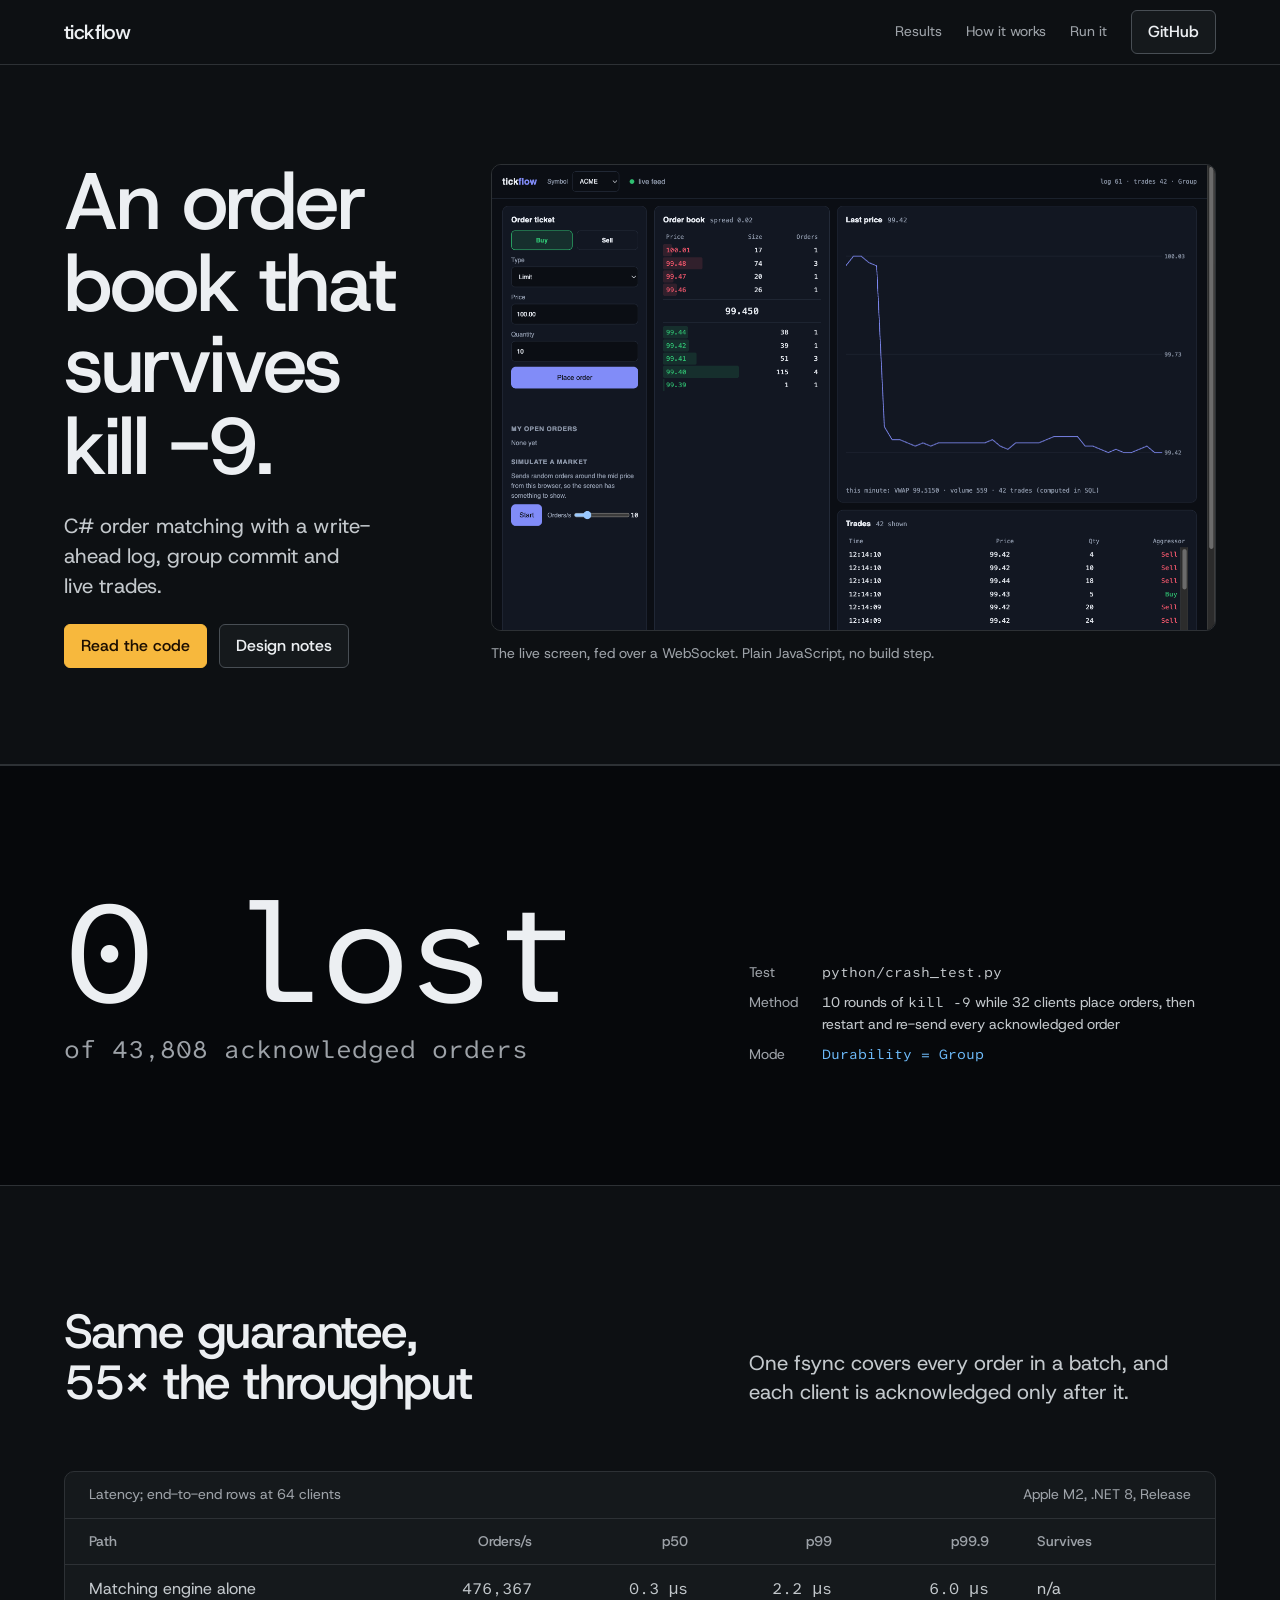
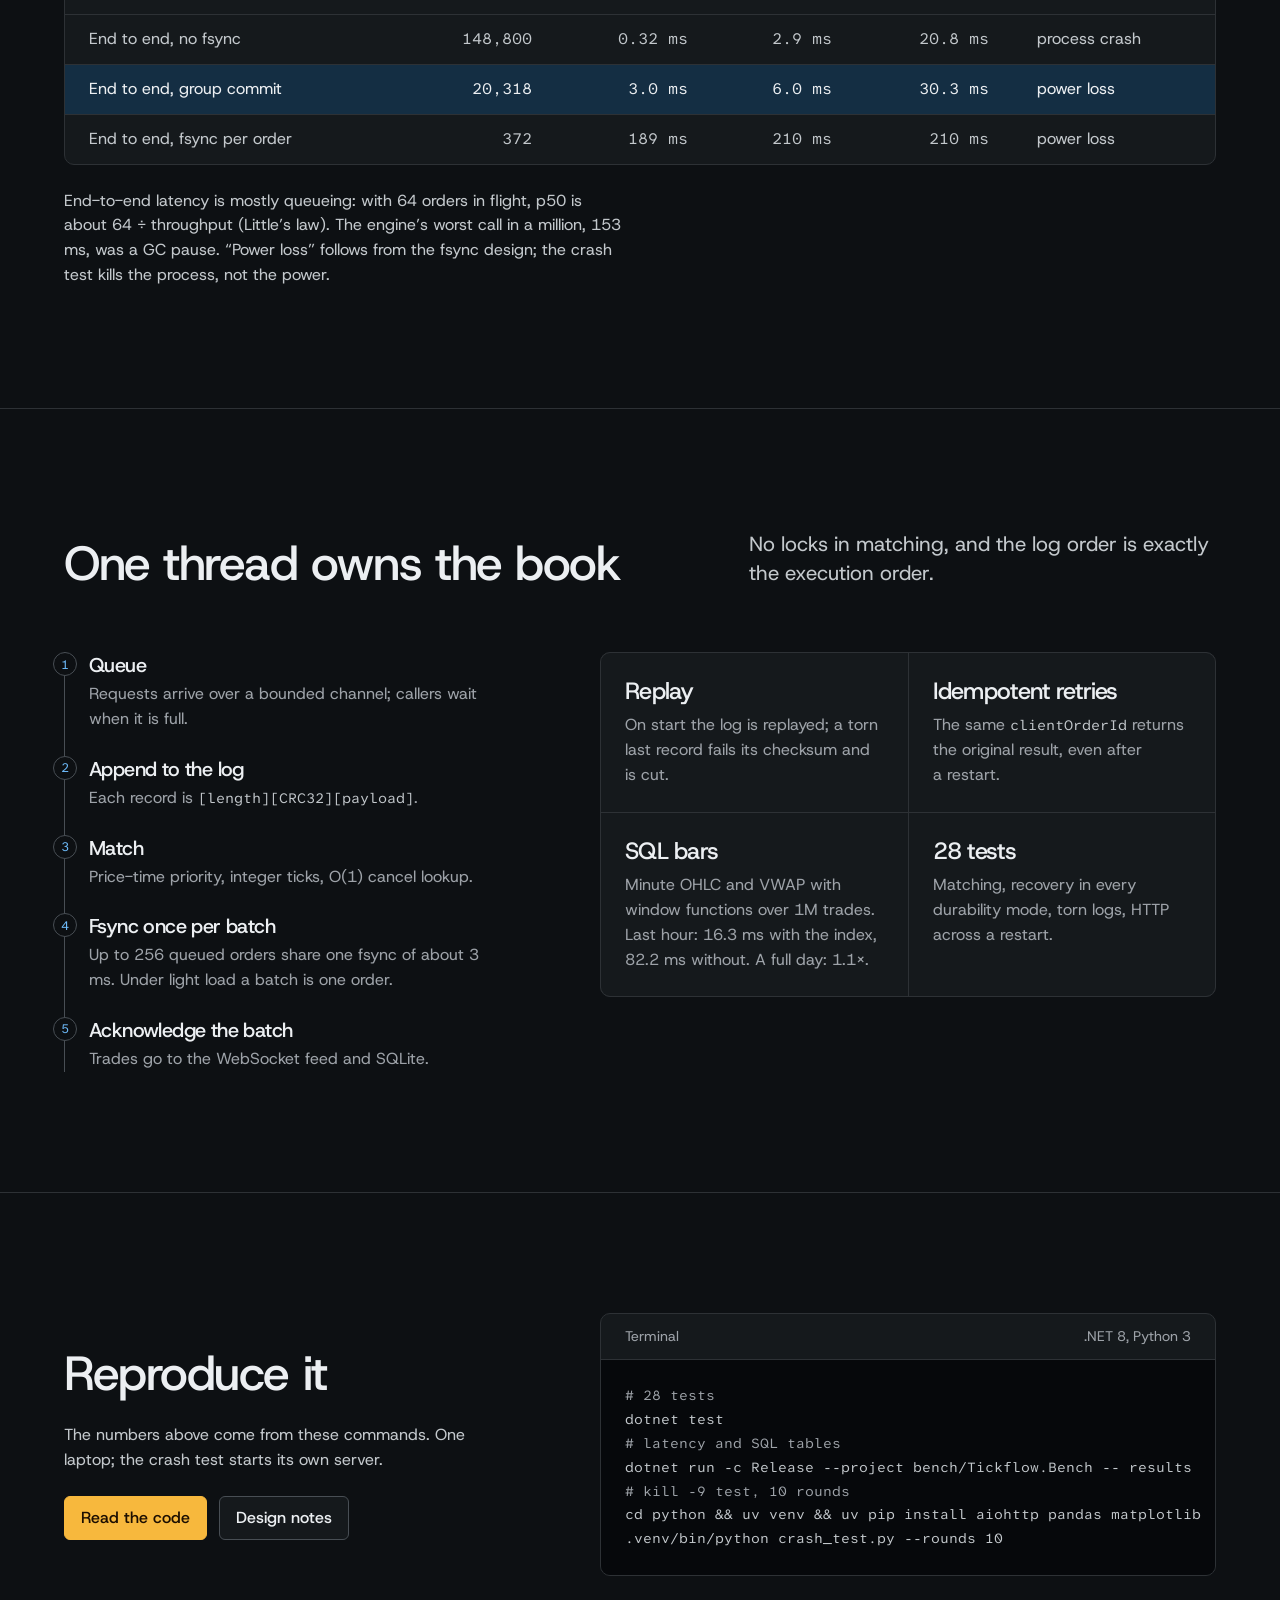
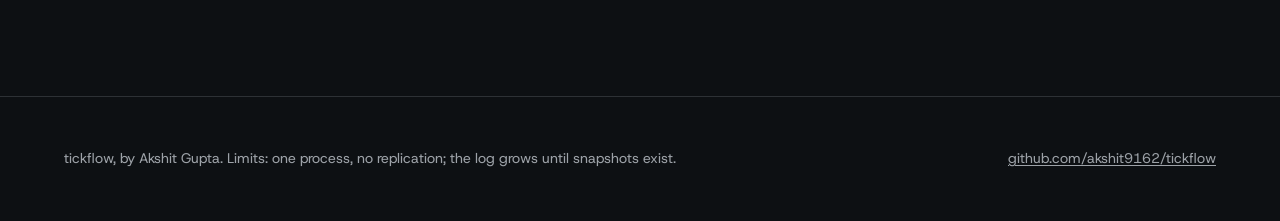
==== commit ff29239d: "Redesign the project page: crash-test reading, durability table, runnable commands" ====
--- a/docs/index.html
+++ b/docs/index.html
@@ -1,161 +1,145 @@
-<!DOCTYPE html>
-<html lang="en"><head><meta charset="UTF-8"><meta name="viewport" content="width=device-width,initial-scale=1">
-<title>tickflow</title><meta name="description" content="A low-latency C# order-matching engine with a write-ahead log, group commit, a REST and WebSocket API, SQL analytics and a kill -9 crash test.">
-<link rel="icon" href="data:image/svg+xml,<svg xmlns=%22http://www.w3.org/2000/svg%22 viewBox=%220 0 100 100%22><rect width=%22100%22 height=%22100%22 rx=%2222%22 fill=%22%236366f1%22/><path d=%22M28 50 L46 68 L74 32%22 stroke=%22white%22 stroke-width=%229%22 fill=%22none%22 stroke-linecap=%22round%22 stroke-linejoin=%22round%22/></svg>">
-<link rel="preconnect" href="https://fonts.googleapis.com"><link rel="preconnect" href="https://fonts.gstatic.com" crossorigin>
-<link href="https://fonts.googleapis.com/css2?family=Inter:wght@400;600;800&family=JetBrains+Mono:wght@400;600&display=swap" rel="stylesheet">
-<style>
-:root{--font:'Inter',-apple-system,BlinkMacSystemFont,'Segoe UI',sans-serif;--mono:'JetBrains Mono',ui-monospace,Menlo,monospace;
---accent:#818cf8;--accent-strong:#6366f1;--accent-soft:rgba(129,140,248,.14);--good:#34d399;--good-soft:rgba(52,211,153,.14);
---bad:#fb7185;--bad-soft:rgba(251,113,133,.14);--warn:#fbbf24;--warn-soft:rgba(251,191,36,.14);--r:14px;--w:1080px}
-:root,:root[data-theme="dark"]{--bg:#0a0d14;--bg2:#10141d;--card:#131826;--border:rgba(255,255,255,.09);--border2:rgba(255,255,255,.16);
---text:#eef1f6;--muted:#97a1b3;--faint:#626d80;--code:#0d1117;color-scheme:dark}
-@media (prefers-color-scheme:light){:root:not([data-theme="dark"]){--bg:#f6f7fb;--bg2:#fff;--card:#fff;--border:rgba(15,23,42,.09);
---border2:rgba(15,23,42,.16);--text:#101526;--muted:#55607a;--faint:#8891a4;color-scheme:light}}
-:root[data-theme="light"]{--bg:#f6f7fb;--bg2:#fff;--card:#fff;--border:rgba(15,23,42,.09);--border2:rgba(15,23,42,.16);
---text:#101526;--muted:#55607a;--faint:#8891a4;color-scheme:light}
-*{box-sizing:border-box}html{scroll-behavior:smooth;scroll-padding-top:72px}
-body{margin:0;background:var(--bg);color:var(--text);font-family:var(--font);line-height:1.65;font-size:16px;-webkit-font-smoothing:antialiased}
-a{color:var(--accent)}code{font-family:var(--mono);font-size:.88em;background:var(--accent-soft);padding:.1em .35em;border-radius:5px}
-.wrap{max-width:var(--w);margin:0 auto;padding:0 16px}
-header{position:sticky;top:0;z-index:10;background:color-mix(in srgb,var(--bg) 82%,transparent);backdrop-filter:blur(12px);border-bottom:1px solid var(--border)}
-nav{display:flex;align-items:center;gap:18px;height:60px}
-.brand{font-weight:800;color:var(--text);text-decoration:none;white-space:nowrap}.brand em{color:var(--accent);font-style:normal}
-.links{display:flex;gap:16px;overflow-x:auto;flex:1;scrollbar-width:none}.links::-webkit-scrollbar{display:none}
-.links a{color:var(--muted);text-decoration:none;font-size:14px;white-space:nowrap}.links a:hover,.links a.on{color:var(--text)}
-.btn{display:inline-flex;align-items:center;gap:8px;border-radius:10px;padding:10px 16px;font-weight:600;font-size:14px;text-decoration:none;border:1px solid var(--border2);color:var(--text);background:transparent;cursor:pointer}
-.btn.primary{background:var(--accent-strong);border-color:var(--accent-strong);color:#fff}
-.icon{padding:8px;border-radius:9px}
-.hero{padding:72px 0 40px}.eyebrow{display:inline-flex;gap:8px;align-items:center;font-size:13px;color:var(--muted);border:1px solid var(--border);border-radius:99px;padding:4px 12px}
-.dot{width:8px;height:8px;border-radius:50%;background:var(--good)}
-h1{font-size:clamp(28px,5vw,46px);line-height:1.15;letter-spacing:-.02em;margin:18px 0 16px;max-width:900px}
-.lede{color:var(--muted);font-size:18px;max-width:780px}.actions{display:flex;gap:12px;flex-wrap:wrap;margin-top:26px}
-.stats{display:grid;grid-template-columns:repeat(auto-fit,minmax(170px,1fr));gap:12px;margin-top:40px}
-.stat{background:var(--card);border:1px solid var(--border);border-radius:var(--r);padding:16px}
-.stat b{display:block;font-size:26px;letter-spacing:-.02em}.stat span{color:var(--muted);font-size:13px}
-section{padding:44px 0;border-top:1px solid var(--border)}h2{font-size:28px;letter-spacing:-.01em;margin:0 0 6px}
-.kicker{font-family:var(--mono);font-size:12px;color:var(--accent);text-transform:uppercase;letter-spacing:.08em}
-p{max-width:820px}.muted{color:var(--muted)}
-.grid{display:grid;grid-template-columns:repeat(auto-fit,minmax(260px,1fr));gap:14px;margin:20px 0}
-.card{background:var(--card);border:1px solid var(--border);border-radius:var(--r);padding:18px}.card h3{margin:0 0 6px;font-size:16px}.card p{margin:0;color:var(--muted);font-size:14.5px}
-.flow{display:flex;flex-wrap:wrap;align-items:stretch;gap:8px;margin:22px 0}
-.step{flex:1 1 118px;background:var(--card);border:1px solid var(--border);border-radius:12px;padding:12px 14px;position:relative}
-.step b{display:block;font-size:14px}.step small{color:var(--muted);font-size:12.5px;display:block;margin-top:2px}
-.step .n{font-family:var(--mono);font-size:11px;color:var(--accent)}
-.tbl{overflow-x:auto;margin:18px 0;border:1px solid var(--border);border-radius:var(--r)}
-table{border-collapse:collapse;width:100%;font-size:14.5px;background:var(--card)}
-th,td{text-align:left;padding:10px 14px;border-bottom:1px solid var(--border)}th{color:var(--muted);font-weight:600;font-size:13px;background:var(--bg2)}
-tr:last-child td{border-bottom:0}td.num,th.num{text-align:right;font-variant-numeric:tabular-nums;font-family:var(--mono);font-size:13.5px}
-tr.hl td{background:var(--accent-soft)}
-.bars{margin:20px 0;display:grid;gap:10px}.bar{display:grid;grid-template-columns:170px 1fr 70px;gap:12px;align-items:center;font-size:14px}
-.track{height:12px;background:var(--bg2);border:1px solid var(--border);border-radius:99px;position:relative;overflow:hidden}
-.fill{position:absolute;top:0;bottom:0;border-radius:99px;background:var(--accent)}.fill.good{background:var(--good)}.fill.bad{background:var(--bad)}
-.zero{position:absolute;top:-3px;bottom:-3px;width:1px;background:var(--faint)}
-.callout{border-left:3px solid var(--accent);background:var(--accent-soft);padding:14px 16px;border-radius:0 12px 12px 0;margin:18px 0;max-width:860px}
-.callout.warn{border-color:var(--warn);background:var(--warn-soft)}.callout.good{border-color:var(--good);background:var(--good-soft)}
-pre{background:var(--code);color:#e6edf3;border-radius:12px;padding:16px;overflow-x:auto;font-family:var(--mono);font-size:13px;line-height:1.6;border:1px solid var(--border)}
-pre code{background:none;padding:0;color:inherit}
-.tags{display:flex;flex-wrap:wrap;gap:6px;margin-top:14px}.tag{font-size:12px;font-family:var(--mono);border:1px solid var(--border);border-radius:99px;padding:2px 10px;color:var(--muted)}
-footer{padding:36px 0 60px;color:var(--faint);font-size:14px;border-top:1px solid var(--border)}
-@media (max-width:640px){.bar{grid-template-columns:1fr;gap:4px}.hero{padding-top:44px}.gh-label{display:none}}
-</style></head><body>
-<header><div class="wrap"><nav><a class="brand" href="#top">tick<em>flow</em></a><div class="links"><a href="#screen">Live screen</a><a href="#how">How it works</a><a href="#latency">Latency</a><a href="#durability">Durability</a><a href="#crash">Crash test</a><a href="#sql">SQL</a><a href="#tests">Tests</a><a href="#limits">Limits</a><a href="#run">Run it</a></div>
-<button class="btn icon" id="theme" aria-label="Toggle colour theme"><svg viewBox="0 0 24 24" width="17" height="17" aria-hidden="true"><path d="M20 14.5A8.5 8.5 0 1 1 9.5 4a7 7 0 0 0 10.5 10.5Z" stroke="currentColor" stroke-width="1.8" fill="none" stroke-linejoin="round"/></svg></button>
-<a class="btn" href="https://github.com/akshit9162/tickflow" target="_blank" rel="noopener"><svg viewBox="0 0 16 16" width="16" height="16" fill="currentColor" aria-hidden="true"><path d="M8 0C3.58 0 0 3.58 0 8c0 3.54 2.29 6.53 5.47 7.59.4.07.55-.17.55-.38 0-.19-.01-.82-.01-1.49-2.01.37-2.53-.49-2.69-.94-.09-.23-.48-.94-.82-1.13-.28-.15-.68-.52-.01-.53.63-.01 1.08.58 1.23.82.72 1.21 1.87.87 2.33.66.07-.52.28-.87.51-1.07-1.78-.2-3.64-.89-3.64-3.95 0-.87.31-1.59.82-2.15-.08-.2-.36-1.02.08-2.12 0 0 .67-.21 2.2.82.64-.18 1.32-.27 2-.27.68 0 1.36.09 2 .27 1.53-1.04 2.2-.82 2.2-.82.44 1.1.16 1.92.08 2.12.51.56.82 1.27.82 2.15 0 3.07-1.87 3.75-3.65 3.95.29.25.54.73.54 1.48 0 1.07-.01 1.93-.01 2.2 0 .21.15.46.55.38A8.01 8.01 0 0 0 16 8c0-4.42-3.58-8-8-8Z"/></svg><span class="gh-label">GitHub</span></a></nav></div></header>
-<main id="top"><div class="hero"><div class="wrap"><span class="eyebrow"><span class="dot"></span>C# · .NET 8 · ASP.NET Core · Python</span>
-<h1>An order-matching engine that answers in microseconds and never loses an acknowledged order.</h1>
-<p class="lede">Clients send buy and sell orders over a REST API. A <strong>single-threaded engine</strong> matches them in a limit order book with price-time priority, streams every trade over a <strong>WebSocket</strong>, and stores it in <strong>SQL</strong>. Every order is written to a <strong>checksummed write-ahead log</strong> before it is applied, and clients are acknowledged only once it is on disk.</p>
-<div class="actions"><a class="btn primary" href="#how">How it works</a><a class="btn" href="https://github.com/akshit9162/tickflow" target="_blank" rel="noopener"><svg viewBox="0 0 16 16" width="16" height="16" fill="currentColor" aria-hidden="true"><path d="M8 0C3.58 0 0 3.58 0 8c0 3.54 2.29 6.53 5.47 7.59.4.07.55-.17.55-.38 0-.19-.01-.82-.01-1.49-2.01.37-2.53-.49-2.69-.94-.09-.23-.48-.94-.82-1.13-.28-.15-.68-.52-.01-.53.63-.01 1.08.58 1.23.82.72 1.21 1.87.87 2.33.66.07-.52.28-.87.51-1.07-1.78-.2-3.64-.89-3.64-3.95 0-.87.31-1.59.82-2.15-.08-.2-.36-1.02.08-2.12 0 0 .67-.21 2.2.82.64-.18 1.32-.27 2-.27.68 0 1.36.09 2 .27 1.53-1.04 2.2-.82 2.2-.82.44 1.1.16 1.92.08 2.12.51.56.82 1.27.82 2.15 0 3.07-1.87 3.75-3.65 3.95.29.25.54.73.54 1.48 0 1.07-.01 1.93-.01 2.2 0 .21.15.46.55.38A8.01 8.01 0 0 0 16 8c0-4.42-3.58-8-8-8Z"/></svg>Source code</a></div>
-<div class="stats">
-<div class="stat"><b>0.3 µs</b><span>p50 matching latency (p99 2.2 µs), 476K orders/s on one core</span></div>
-<div class="stat"><b>55×</b><span>throughput of group commit over fsync-per-order, same durability guarantee</span></div>
-<div class="stat"><b>0 / 43,808</b><span>acknowledged orders lost across 10 kill -9 crashes mid-flight</span></div>
-<div class="stat"><b>5.1×</b><span>faster per-minute SQL bars with a (symbol, time) index, over 1M trades</span></div>
-</div></div></div>
+<!doctype html>
+<html lang="en">
+<head>
+<meta charset="utf-8">
+<meta name="viewport" content="width=device-width, initial-scale=1">
+<title>tickflow: an order book that survives kill -9</title>
+<meta name="description" content="A C# order-matching engine with a write-ahead log, group commit and a live trade feed. 0 of 43,808 acknowledged orders lost across 10 kill -9 rounds.">
+<meta property="og:title" content="tickflow">
+<meta property="og:description" content="A C# order-matching engine with a write-ahead log: 0 of 43,808 acknowledged orders lost across 10 kill -9 rounds.">
+<meta property="og:image" content="https://akshit9162.github.io/tickflow/og.png">
+<meta property="og:url" content="https://akshit9162.github.io/tickflow/">
+<meta name="twitter:card" content="summary_large_image">
+<link rel="icon" href="favicon.svg" type="image/svg+xml">
+<link rel="preconnect" href="https://fonts.googleapis.com">
+<link rel="preconnect" href="https://fonts.gstatic.com" crossorigin>
+<link href="https://fonts.googleapis.com/css2?family=Host+Grotesk:wght@400;500&family=Atkinson+Hyperlegible+Mono:wght@400;500&display=swap" rel="stylesheet">
+<link rel="stylesheet" href="style.css?v=5">
+</head>
+<body>
+<a class="skip" href="#main">Skip to content</a>
 
-<section id="screen"><div class="wrap"><div class="kicker">Front end</div><h2>The live screen</h2>
-<p>Served by the same app at <code>/</code>: an order ticket, the book with depth bars, a trade tape, a price chart and the SQL VWAP, all updating over the WebSocket. Plain JavaScript, no framework. The feed reconnects with exponential backoff, and bursts of trades are throttled to one book refresh per 120 ms.</p>
-<img src="screenshot.png" alt="tickflow live screen: order ticket, order book, price chart and trade tape" style="width:100%;border-radius:14px;border:1px solid var(--border);margin-top:12px">
-</div></section>
+<header class="nav">
+  <div class="container">
+    <a class="wordmark" href="./">tickflow</a>
+    <ul class="nav__links">
+      <li><a href="#results">Results</a></li>
+      <li><a href="#how">How it works</a></li>
+      <li><a href="#run">Run it</a></li>
+    </ul>
+    <a class="btn" href="https://github.com/akshit9162/tickflow">GitHub</a>
+  </div>
+</header>
 
-<section id="how"><div class="wrap"><div class="kicker">Architecture</div><h2>One thread owns the book</h2>
-<p>Requests queue in a bounded channel. One engine thread takes a batch, writes each command to the log, matches it, makes the whole batch durable with a single <code>fsync</code>, and only then answers every client in it. No locks in matching, and the log order is exactly the execution order.</p>
-<div class="flow"><div class="step"><span class="n">01</span><b>Validate</b><small>bad input never reaches the log</small></div><div class="step"><span class="n">02</span><b>Log</b><small>[length][CRC32][command]</small></div><div class="step"><span class="n">03</span><b>Match</b><small>price-time priority</small></div><div class="step"><span class="n">04</span><b>fsync once</b><small>for the whole batch</small></div><div class="step"><span class="n">05</span><b>Acknowledge</b><small>only after it is durable</small></div><div class="step"><span class="n">06</span><b>Publish</b><small>WebSocket feed + SQL writer</small></div></div>
-<div class="grid">
-<div class="card"><h3>Order book</h3><p>Per symbol: two sorted maps (bids highest-first, asks lowest-first), a FIFO list per price level, and an id index so cancels are O(1) to find. Prices are integer ticks, never floating point.</p></div>
-<div class="card"><h3>Deterministic replay</h3><p>The log stores commands, not trades. Replaying the same commands rebuilds the same book, the same order ids and the same trades, so the log is the single source of truth.</p></div>
-<div class="card"><h3>Idempotent retries</h3><p>Re-sending an order with the same <code>clientOrderId</code> returns the original result instead of trading twice, even after a restart.</p></div>
-<div class="card"><h3>Design patterns</h3><p>Single writer, command, event sourcing of commands, producer–consumer channels, observer (trade sinks), repository (SQL behind one class), idempotency keys, group commit, and retry with exponential backoff on the front end.</p></div>
-<div class="card"><h3>Backpressure</h3><p>The request queue is bounded, so callers wait instead of memory growing. Each WebSocket client has its own bounded queue: a slow client drops its oldest messages and never slows the engine.</p></div>
-</div></div></section>
+<main id="main">
+  <section class="hero" aria-labelledby="hero-title">
+    <div class="container hero__grid">
+      <div class="hero__text">
+        <h1 id="hero-title">An order book that survives kill -9.</h1>
+        <p class="lead">C# order matching with a write-ahead log, group commit and live trades.</p>
+        <div class="actions">
+          <a class="btn btn--primary" href="https://github.com/akshit9162/tickflow">Read the code</a>
+          <a class="btn" href="https://github.com/akshit9162/tickflow/blob/main/DESIGN.md">Design notes</a>
+        </div>
+      </div>
+      <figure class="shot">
+        <img src="screenshot.png" width="1400" height="900" alt="tickflow's live screen: an order ticket, the ACME order book with depth bars, a price chart and the trade tape" fetchpriority="high">
+        <figcaption class="caption">The live screen, fed over a WebSocket. Plain JavaScript, no build step.</figcaption>
+      </figure>
+    </div>
+  </section>
 
-<section id="latency"><div class="wrap"><div class="kicker">Benchmark</div><h2>Where the time goes</h2>
-<p>Apple M2 laptop, .NET 8 Release. The engine row times each call on one thread; the end-to-end rows time 64 concurrent clients from submit to acknowledgment.</p>
-<div class="tbl"><table><thead><tr><th>Path</th><th class="num">Orders</th><th class="num">Orders/s</th><th class="num">p50</th><th class="num">p99</th><th class="num">p99.9</th></tr></thead><tbody>
-<tr><td>Matching engine alone</td><td class="num">1,000,000</td><td class="num">476,367</td><td class="num">0.3 µs</td><td class="num">2.2 µs</td><td class="num">6.0 µs</td></tr>
-<tr><td>End to end, no fsync</td><td class="num">200,000</td><td class="num">148,800</td><td class="num">0.32 ms</td><td class="num">2.9 ms</td><td class="num">20.8 ms</td></tr>
-<tr class="hl"><td>End to end, group commit</td><td class="num">200,000</td><td class="num">20,318</td><td class="num">3.0 ms</td><td class="num">6.0 ms</td><td class="num">30.3 ms</td></tr>
-<tr><td>End to end, fsync per order</td><td class="num">3,000</td><td class="num">372</td><td class="num">189 ms</td><td class="num">210 ms</td><td class="num">210 ms</td></tr>
-</tbody></table></div>
-<p class="muted">End-to-end latency is mostly queueing: with 64 orders in flight, p50 ≈ 64 ÷ throughput (Little's law). The engine's single worst call in a million (153 ms) is a garbage-collection pause.</p>
-</div></section>
+  <section class="band" aria-labelledby="reading-title">
+    <div class="container reading-wrap">
+      <div>
+        <h2 id="reading-title" class="visually-hidden">Crash test result</h2>
+        <p class="reading">0 lost <span class="reading__of">of 43,808 acknowledged orders</span></p>
+      </div>
+      <dl class="record">
+        <dt>Test</dt><dd><code>python/crash_test.py</code></dd>
+        <dt>Method</dt><dd>10 rounds of <code>kill -9</code> while 32 clients place orders, then restart and re-send every acknowledged order</dd>
+        <dt>Mode</dt><dd class="cool">Durability = Group</dd>
+      </dl>
+    </div>
+  </section>
 
-<section id="durability"><div class="wrap"><div class="kicker">Durability</div><h2>Group commit: the same guarantee at 55× the throughput</h2>
-<p>Both power-loss-safe modes acknowledge an order only after an <code>fsync</code> covers it. Per-order fsync pays about 3 ms for every order; group commit pays it once per batch.</p>
-<div class="bars">
-<div class="bar"><span>fsync per order</span><div class="track"><div class="fill bad" style="width:1.8%"></div></div><span>372/s</span></div>
-<div class="bar"><span>Group commit</span><div class="track"><div class="fill good" style="width:100%"></div></div><span>20,318/s</span></div>
-</div>
-<div class="callout">Acknowledging before the fsync would be faster, but after a power cut a client could believe an order exists that the restarted server has never heard of. Here an acknowledgment never comes before durability.</div>
-</div></section>
+  <section id="results" aria-labelledby="results-title">
+    <div class="container">
+      <div class="head">
+        <h2 id="results-title">Same guarantee, 55× the throughput</h2>
+        <p>One fsync covers every order in a batch, and each client is acknowledged only after it.</p>
+      </div>
+      <div class="panel">
+        <div class="panel__bar"><span>Latency; end-to-end rows at 64 clients</span><span>Apple M2, .NET 8, Release</span></div>
+        <div class="scroll" tabindex="0" role="region" aria-label="Latency results table">
+          <table>
+            <thead><tr><th scope="col">Path</th><th scope="col" class="n">Orders/s</th><th scope="col" class="n">p50</th><th scope="col" class="n">p99</th><th scope="col" class="n wide">p99.9</th><th scope="col">Survives</th></tr></thead>
+            <tbody>
+              <tr><td>Matching engine alone</td><td class="n">476,367</td><td class="n">0.3 µs</td><td class="n">2.2 µs</td><td class="n wide">6.0 µs</td><td>n/a</td></tr>
+              <tr><td>End to end, no fsync</td><td class="n">148,800</td><td class="n">0.32 ms</td><td class="n">2.9 ms</td><td class="n wide">20.8 ms</td><td>process crash</td></tr>
+              <tr class="hl"><td>End to end, group commit</td><td class="n">20,318</td><td class="n">3.0 ms</td><td class="n">6.0 ms</td><td class="n wide">30.3 ms</td><td>power loss</td></tr>
+              <tr><td>End to end, fsync per order</td><td class="n">372</td><td class="n">189 ms</td><td class="n">210 ms</td><td class="n wide">210 ms</td><td>power loss</td></tr>
+            </tbody>
+          </table>
+        </div>
+      </div>
+      <p class="note">End-to-end latency is mostly queueing: with 64 orders in flight, p50 is about 64 ÷ throughput (Little’s law). The engine’s worst call in a million, 153 ms, was a GC pause. “Power loss” follows from the fsync design; the crash test kills the process, not the power.</p>
+    </div>
+  </section>
 
-<section id="crash"><div class="wrap"><div class="kicker">Crash test</div><h2>kill -9, mid-flight, ten times</h2>
-<p><code>python/crash_test.py</code> starts the server, has 32 clients place orders, kills the process with <code>SIGKILL</code> at a random moment, restarts it, and re-sends every order the server had acknowledged. A recovered order comes back as a duplicate with its original id; a lost one would get a new id.</p>
-<div class="stats"><div class="stat"><b>43,808</b><span>orders acknowledged before the crashes</span></div><div class="stat"><b>0</b><span>lost after restart</span></div><div class="stat"><b>10 / 10</b><span>rounds recovered by replaying the log</span></div></div>
-<p class="muted">Half-written and corrupted log records are tested separately by damaging the file directly: replay stops at the last record whose checksum verifies, and the file is truncated there.</p>
-</div></section>
+  <section id="how" aria-labelledby="how-title">
+    <div class="container">
+      <div class="head">
+        <h2 id="how-title">One thread owns the book</h2>
+        <p>No locks in matching, and the log order is exactly the execution order.</p>
+      </div>
+      <div class="trail">
+        <ol class="steps">
+          <li><h3>Queue</h3><p>Requests arrive over a bounded channel; callers wait when it is full.</p></li>
+          <li><h3>Append to the log</h3><p>Each record is <code>[length][CRC32][payload]</code>.</p></li>
+          <li><h3>Match</h3><p>Price-time priority, integer ticks, O(1) cancel lookup.</p></li>
+          <li><h3>Fsync once per batch</h3><p>Up to 256 queued orders share one fsync of about 3 ms. Under light load a batch is one order.</p></li>
+          <li><h3>Acknowledge the batch</h3><p>Trades go to the WebSocket feed and SQLite.</p></li>
+        </ol>
+        <div class="facts">
+          <div><h3>Replay</h3><p>On start the log is replayed; a torn last record fails its checksum and is cut.</p></div>
+          <div><h3>Idempotent retries</h3><p>The same <code>clientOrderId</code> returns the original result, even after a restart.</p></div>
+          <div><h3>SQL bars</h3><p>Minute OHLC and VWAP with window functions over 1M trades. Last hour: 16.3 ms with the index, 82.2 ms without. A full day: 1.1×.</p></div>
+          <div><h3>28 tests</h3><p>Matching, recovery in every durability mode, torn logs, HTTP across a restart.</p></div>
+        </div>
+      </div>
+    </div>
+  </section>
 
-<section id="sql"><div class="wrap"><div class="kicker">SQL analytics</div><h2>Per-minute bars in one query</h2>
-<p><code>GET /stats/{symbol}</code> returns open, high, low, close, volume, VWAP and the buy/sell split per minute. Open and close use <code>FIRST_VALUE</code> window functions; the rest is <code>GROUP BY</code>. Trades are written to SQLite in the background, so the engine never waits for the database.</p>
-<div class="tbl"><table><thead><tr><th>Range (1M trades stored)</th><th class="num">Bars</th><th class="num">With index</th><th class="num">Without</th><th class="num">Speed-up</th></tr></thead><tbody>
-<tr class="hl"><td>Last 1 hour</td><td class="num">60</td><td class="num">16.3 ms</td><td class="num">82.2 ms</td><td class="num">5.1×</td></tr>
-<tr><td>Full 24 hours</td><td class="num">1,440</td><td class="num">410.9 ms</td><td class="num">433.6 ms</td><td class="num">1.1×</td></tr>
-</tbody></table></div>
-<p class="muted">The index helps selective queries. A whole day reads a tenth of the table and the window-function sort dominates; the fix there would be maintaining minute bars as trades arrive.</p>
-<p>The Python side turns the same trade store into one-second OHLCV/VWAP bars with pandas, and a load generator drives the HTTP API: 50,000 orders from 64 clients, with the WebSocket subscriber receiving all 46,305 trades.</p>
-</div></section>
+  <section id="run" aria-labelledby="run-title">
+    <div class="container close">
+      <div class="close__text">
+        <h2 id="run-title">Reproduce it</h2>
+        <p>The numbers above come from these commands. One laptop; the crash test starts its own server.</p>
+        <div class="actions">
+          <a class="btn btn--primary" href="https://github.com/akshit9162/tickflow">Read the code</a>
+          <a class="btn" href="https://github.com/akshit9162/tickflow/blob/main/DESIGN.md">Design notes</a>
+        </div>
+      </div>
+      <div class="panel">
+        <div class="panel__bar"><span>Terminal</span><span>.NET 8, Python 3</span></div>
+<pre tabindex="0" aria-label="Commands to reproduce the results"><code><span class="c"># 28 tests</span>
+dotnet test
+<span class="c"># latency and SQL tables</span>
+dotnet run -c Release --project bench/Tickflow.Bench -- results
+<span class="c"># kill -9 test, 10 rounds</span>
+cd python &amp;&amp; uv venv &amp;&amp; uv pip install aiohttp pandas matplotlib
+.venv/bin/python crash_test.py --rounds 10</code></pre>
+      </div>
+    </div>
+  </section>
+</main>
 
-<section id="tests"><div class="wrap"><div class="kicker">Tests</div><h2>28 tests, run in CI on every push</h2>
-<div class="grid">
-<div class="card"><h3>Matching rules</h3><p>Price and time priority, trades at the maker's price, market-order sweeps, cancels, idempotent retries, and a 20,000-step random test that the book is never left crossed.</p></div>
-<div class="card"><h3>Recovery</h3><p>In every durability mode, replay rebuilds the identical book and identical trades. Torn tails and mid-file corruption are injected into the log.</p></div>
-<div class="card"><h3>HTTP end to end</h3><p>The real app, hosted in-process: matching over HTTP, 400s for bad input, and a restart that restores the book without storing any trade twice.</p></div>
-<div class="card"><h3>SQL</h3><p>Minute bars checked against values computed by hand, and the query plan checked to use the (symbol, time) index.</p></div>
-</div></div></section>
-
-<section id="limits"><div class="wrap"><div class="kicker">Limits</div><h2>What it is not</h2>
-<p>One process and one engine thread: no replication or failover. The log and the idempotency table grow without bound; a production system would snapshot the book, trim the log and expire client ids per session. Latency numbers are from one laptop, and fsync is only as honest as the disk. Next steps: book snapshots, array-indexed price levels and pooled orders to remove GC pauses, and sharding symbols across engine threads.</p>
-</div></section>
-
-<section id="run"><div class="wrap"><div class="kicker">Run it</div><h2>Reproduce everything</h2>
-<pre><code>dotnet test                                                     # 28 tests
-dotnet run --project src/Tickflow.Api --urls http://127.0.0.1:5077
-dotnet run -c Release --project bench/Tickflow.Bench -- results   # latency + SQL tables
-
-cd python &amp;&amp; uv venv &amp;&amp; uv pip install aiohttp pandas matplotlib
-.venv/bin/python crash_test.py --rounds 10                      # kill -9 test
-.venv/bin/python loadgen.py --orders 50000 --clients 64         # HTTP + WebSocket
-.venv/bin/python etl.py &lt;data-dir&gt;/trades.db                    # OHLCV/VWAP bars</code></pre>
-<div class="tags"><span class="tag">C#</span><span class="tag">JavaScript</span><span class="tag">.NET 8</span><span class="tag">ASP.NET Core</span><span class="tag">WebSockets</span><span class="tag">SQLite</span><span class="tag">Python</span><span class="tag">pandas</span><span class="tag">xUnit</span><span class="tag">GitHub Actions</span></div>
-</div></section>
-</main>
-<footer><div class="wrap">Akshit Gupta · <a href="https://github.com/akshit9162/tickflow">github.com/akshit9162/tickflow</a></div></footer>
-<script>
-(function(){var r=document.documentElement,K='site-theme';try{var s=localStorage.getItem(K);if(s)r.setAttribute('data-theme',s)}catch(e){}
-var b=document.getElementById('theme');b&&b.addEventListener('click',function(){var c=r.getAttribute('data-theme');
-var d=c?c==='dark':matchMedia('(prefers-color-scheme: dark)').matches;var n=d?'light':'dark';r.setAttribute('data-theme',n);
-try{localStorage.setItem(K,n)}catch(e){}});
-var links=[].slice.call(document.querySelectorAll('.links a'));if('IntersectionObserver'in window){var io=new IntersectionObserver(function(es){
-es.forEach(function(e){if(e.isIntersecting){links.forEach(function(a){a.classList.toggle('on',a.getAttribute('href')==='#'+e.target.id)})}})},{rootMargin:'-40% 0px -55% 0px'});
-document.querySelectorAll('section[id]').forEach(function(s){io.observe(s)})}})();
-</script></body></html>+<footer class="foot">
+  <div class="container">
+    <p>tickflow, by Akshit Gupta. Limits: one process, no replication; the log grows until snapshots exist.</p>
+    <a href="https://github.com/akshit9162/tickflow">github.com/akshit9162/tickflow</a>
+  </div>
+</footer>
+</body>
+</html>
--- a/docs/style.css
+++ b/docs/style.css
@@ -0,0 +1,109 @@
+/* Hallmark · shape: project page · genre: modern-minimal · theme: Console (deal 3/3, seed project-tickflow-low-latency-order-matching-637b·2c604aa7·2026-10-27·r0) · console: graphite · job: hire · draw: 637b
+ * hero: Stage · nav: dense balanced bar · footer: plain ruled · imagery: the product (live screen capture) · signature: one reading, 0 of 43,808 acknowledged orders lost, set in the measured face
+ * axes: dark/grotesk-sans/chromatic-amber · posture: restrained · contrast: pass · fold: pass · v2.0.0 */
+/* Hallmark · pre-emit critique: P4 H4 E4 S4 R4 V4 · weakest: S, the pipeline trail is the only diagram, kept to five steps */
+@import url("./tokens.css");
+@import url("./base.css");
+
+:root { --nav-h: 64px; }
+
+/* chrome */
+.skip { position: absolute; left: var(--space-md); top: calc(-1 * var(--space-3xl)); z-index: var(--z-toast); display: inline-flex; align-items: center; min-height: 44px; padding: 0 var(--space-md); background: var(--color-accent); color: var(--color-accent-ink); }
+.skip:focus-visible { top: var(--space-md); }
+.nav { position: sticky; top: 0; z-index: var(--z-sticky-nav); background: var(--color-paper); border-bottom: var(--rule-hair) solid var(--color-rule); }
+.nav .container { display: flex; align-items: center; gap: var(--space-lg); min-height: var(--nav-h); }
+.wordmark { display: inline-flex; align-items: center; min-height: 44px; margin-right: auto; font: 500 var(--text-lg)/1 var(--font-display); letter-spacing: var(--tracking-display); text-decoration: none; color: var(--color-ink); }
+.nav__links { display: flex; gap: var(--space-lg); margin: 0; padding: 0; list-style: none; font-size: var(--text-sm); color: var(--color-muted); }
+.nav__links a { display: inline-flex; align-items: center; min-height: 44px; text-decoration-color: transparent; }
+.nav__links a:focus-visible { outline: 2px solid var(--color-focus); outline-offset: -2px; }
+.nav__links a:hover { color: var(--color-ink); text-decoration-color: var(--color-accent); }
+@media (max-width: 40rem) { .nav .container { flex-wrap: wrap; gap: 0 var(--space-md); } .nav__links { order: 3; width: 100%; gap: var(--space-md); overflow-x: auto; scrollbar-width: none; } }
+
+/* controls */
+.btn { display: inline-flex; align-items: center; gap: var(--space-xs); min-height: 44px; padding: 0 var(--space-md); border: var(--rule-hair) solid var(--color-rule-2); border-radius: var(--radius-pill); background: var(--color-paper-2); color: var(--color-ink); font: 500 var(--text-md)/1 var(--font-display); text-decoration: none; white-space: nowrap; cursor: pointer; transition: background-color var(--dur-short) var(--ease-out), border-color var(--dur-short) var(--ease-out); }
+.btn:hover { background: var(--color-rule); }
+.btn:active { background: var(--color-paper-3); }
+.btn:focus-visible { outline: 2px solid var(--color-focus); outline-offset: 2px; }
+.btn:disabled, .btn[aria-disabled="true"] { opacity: 0.55; cursor: not-allowed; }
+.btn[aria-busy="true"] { cursor: progress; }
+.btn--primary { background: var(--color-accent); border-color: var(--color-accent); color: var(--color-accent-ink); }
+.btn--primary:hover { background: color-mix(in oklab, var(--color-accent) 88%, var(--color-ink)); }
+.btn--primary:active { background: color-mix(in oklab, var(--color-accent) 82%, var(--color-paper)); }
+.measured { font-family: var(--font-outlier); font-variant-numeric: tabular-nums slashed-zero; }
+code, pre { font-family: var(--font-outlier); font-variant-ligatures: none; }
+p code, td code, li code { font-size: 0.9em; color: var(--color-ink-2); }
+
+/* hero */
+.hero { border-bottom: var(--rule-hair) solid var(--color-rule); }
+.hero__grid { display: grid; grid-template-columns: minmax(0, 4fr) minmax(0, 8fr); gap: var(--space-2xl); align-items: center; padding-block: var(--space-3xl); }
+.hero__text { display: grid; grid-template-columns: minmax(0, 1fr); gap: var(--space-lg); justify-items: start; }
+.hero h1 { font-size: var(--text-display); line-height: 1.02; max-width: 11ch; }
+.hero .lead { color: var(--color-ink-2); max-width: 34ch; }
+.actions { display: flex; flex-wrap: wrap; gap: var(--space-sm); }
+.shot { margin: 0; min-width: 0; }
+.shot img { width: 100%; height: auto; border: var(--rule-hair) solid var(--color-rule); border-radius: var(--radius-card); }
+.caption { margin-top: var(--space-sm); font-size: var(--text-sm); color: var(--color-muted); }
+@media (max-width: 60rem) { .hero__grid { grid-template-columns: minmax(0, 1fr); gap: var(--space-xl); min-height: 0; padding-block: var(--space-2xl) var(--space-3xl); } }
+
+/* sections */
+main > section:not(.hero) { padding-block: var(--section-gap-s); }
+main > section + section { border-top: var(--rule-hair) solid var(--color-rule); }
+.head { display: grid; grid-template-columns: minmax(0, 7fr) minmax(0, 5fr); gap: var(--gap-columns); align-items: end; margin-bottom: var(--space-2xl); }
+.head p { color: var(--color-ink-2); font-size: var(--text-lead); line-height: 1.45; }
+@media (max-width: 60rem) { .head { grid-template-columns: minmax(0, 1fr); gap: var(--space-md); } }
+
+/* the reading */
+.band { background: var(--color-paper-3); color: var(--color-ink); }
+.reading-wrap { display: grid; grid-template-columns: minmax(0, 7fr) minmax(0, 5fr); gap: var(--gap-columns); align-items: end; }
+.reading { margin: 0; font: 400 clamp(4rem, 10vw + 1rem, 9rem)/0.95 var(--font-outlier); letter-spacing: -0.04em; font-variant-numeric: tabular-nums slashed-zero; color: var(--color-ink); }
+.reading__of { display: block; margin-top: var(--space-sm); font: 400 var(--text-xl)/1.2 var(--font-outlier); letter-spacing: 0; color: var(--color-muted); }
+.record { display: grid; grid-template-columns: max-content minmax(0, 1fr); gap: var(--space-xs) var(--space-lg); margin: 0; font-size: var(--text-sm); }
+.record dt { color: var(--color-muted); }
+.record dd { margin: 0; color: var(--color-ink-2); }
+.record .cool { color: var(--color-cool); font-family: var(--font-outlier); }
+@media (max-width: 60rem) { .reading-wrap { grid-template-columns: minmax(0, 1fr); gap: var(--space-xl); } }
+
+/* tables */
+.panel { border: var(--rule-hair) solid var(--color-rule); border-radius: var(--radius-card); background: var(--color-paper-2); color: var(--color-ink-2); overflow: hidden; }
+.panel__bar { display: flex; justify-content: space-between; gap: var(--space-md); padding: var(--space-sm) var(--space-lg); border-bottom: var(--rule-hair) solid var(--color-rule); font-size: var(--text-sm); color: var(--color-muted); }
+.scroll { overflow-x: auto; }
+.scroll:focus-visible { outline: 2px solid var(--color-focus); outline-offset: -2px; }
+table { width: 100%; border-collapse: collapse; }
+th { padding: var(--space-sm) var(--space-lg); text-align: left; font-weight: 500; font-size: var(--text-sm); color: var(--color-muted); border-bottom: var(--rule-hair) solid var(--color-rule); white-space: nowrap; }
+td { padding: var(--space-sm) var(--space-lg); border-bottom: var(--rule-hair) solid var(--color-rule); color: var(--color-ink-2); }
+tr:last-child td { border-bottom: 0; }
+td.n, th.n { text-align: right; font-family: var(--font-outlier); font-variant-numeric: tabular-nums slashed-zero; white-space: nowrap; }
+th.n { font-family: var(--font-display); }
+@media (max-width: 40rem) { .wide, .panel th:nth-child(3), .panel td:nth-child(3) { display: none; } td:first-child { min-width: 9ch; } th, td { padding-inline: var(--space-xs); } th:first-child, td:first-child { padding-left: var(--space-sm); } .panel__bar { flex-direction: column; gap: 0; } }
+tr.hl td { background: var(--color-cool-soft); color: var(--color-ink); }
+.note { margin-top: var(--space-lg); max-width: 56ch; color: var(--color-ink-2); }
+
+/* the trail */
+.trail { display: grid; grid-template-columns: minmax(0, 5fr) minmax(0, 7fr); gap: var(--space-3xl); align-items: start; }
+.steps { margin: 0; padding: 0; list-style: none; border-left: var(--rule-hair) solid var(--color-rule-2); counter-reset: step; }
+.steps li { position: relative; padding: 0 0 var(--space-lg) var(--space-lg); counter-increment: step; }
+.steps li:last-child { padding-bottom: 0; }
+.steps li::before { content: counter(step); position: absolute; left: calc(-1 * var(--space-sm)); top: 0; display: grid; place-items: center; width: var(--space-lg); height: var(--space-lg); border: var(--rule-hair) solid var(--color-rule-2); border-radius: 50%; background: var(--color-paper); font: 400 var(--text-xs)/1 var(--font-outlier); color: var(--color-cool); }
+.steps h3 { font-size: var(--text-lg); line-height: 1.3; }
+.steps p { margin-top: var(--space-2xs); color: var(--color-muted); }
+.facts { display: grid; grid-template-columns: repeat(2, minmax(0, 1fr)); gap: var(--rule-hair); background: var(--color-rule); border: var(--rule-hair) solid var(--color-rule); border-radius: var(--radius-card); overflow: hidden; }
+.facts > div { display: grid; gap: var(--space-xs); align-content: start; padding: var(--space-lg); background: var(--color-paper-2); }
+.facts p { color: var(--color-muted); }
+@media (max-width: 60rem) { .trail { grid-template-columns: minmax(0, 1fr); gap: var(--space-2xl); } }
+@media (max-width: 40rem) { .facts { grid-template-columns: minmax(0, 1fr); } }
+
+/* run it */
+.close { display: grid; grid-template-columns: minmax(0, 5fr) minmax(0, 7fr); gap: var(--space-3xl); align-items: center; }
+.close__text { display: grid; grid-template-columns: minmax(0, 1fr); gap: var(--space-lg); justify-items: start; }
+.close__text p { color: var(--color-ink-2); }
+pre { margin: 0; padding: var(--space-lg); overflow-x: auto; background: var(--color-paper-3); font-size: var(--text-sm); line-height: 1.7; color: var(--color-ink-2); }
+pre .c { color: var(--color-muted); }
+pre:focus-visible { outline: 2px solid var(--color-focus); outline-offset: -2px; }
+@media (max-width: 60rem) { .close { grid-template-columns: minmax(0, 1fr); gap: var(--space-xl); } }
+
+/* footer */
+.foot { border-top: var(--rule-hair) solid var(--color-rule); padding-block: var(--space-xl); font-size: var(--text-sm); color: var(--color-muted); }
+.foot .container { display: flex; flex-wrap: wrap; gap: var(--space-md) var(--space-xl); justify-content: space-between; align-items: center; }
+.foot p { max-width: 70ch; }
+.foot a { display: inline-flex; align-items: center; min-height: 44px; }
+.foot a:hover { color: var(--color-ink); }
